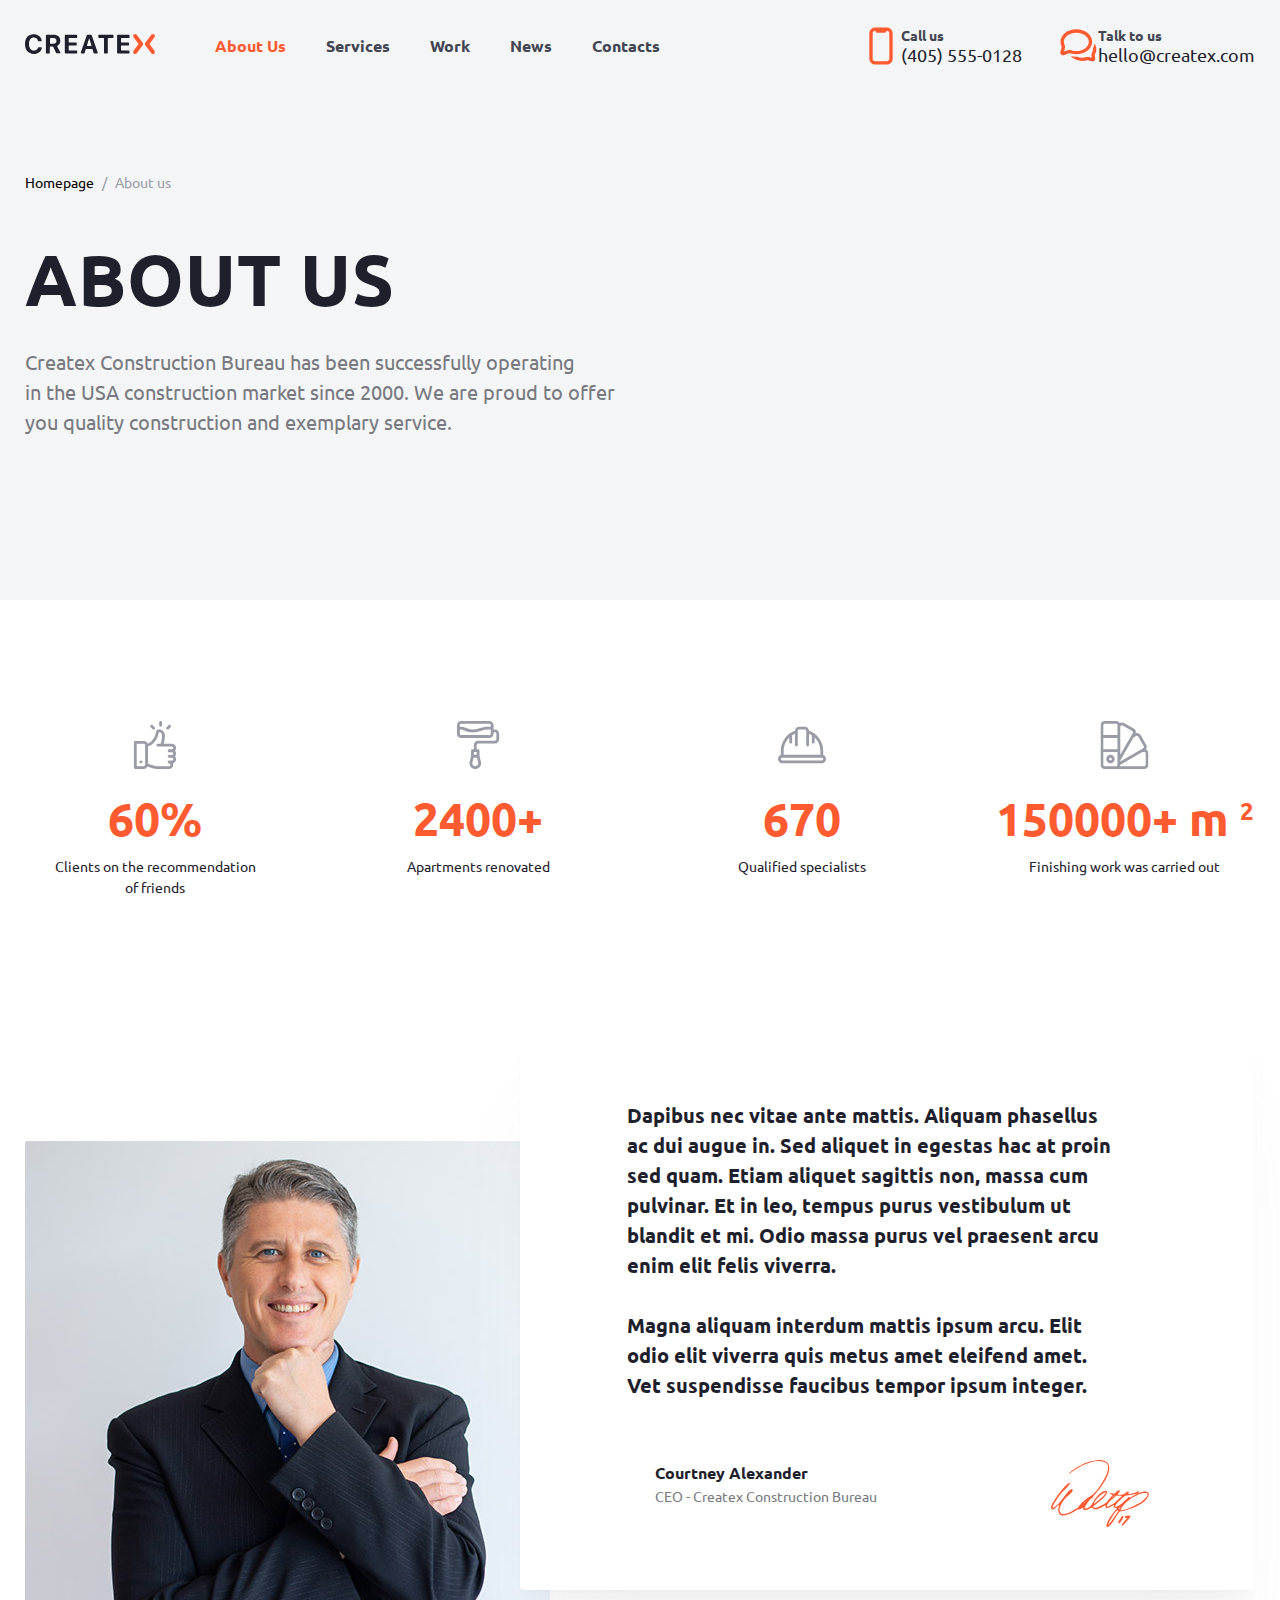
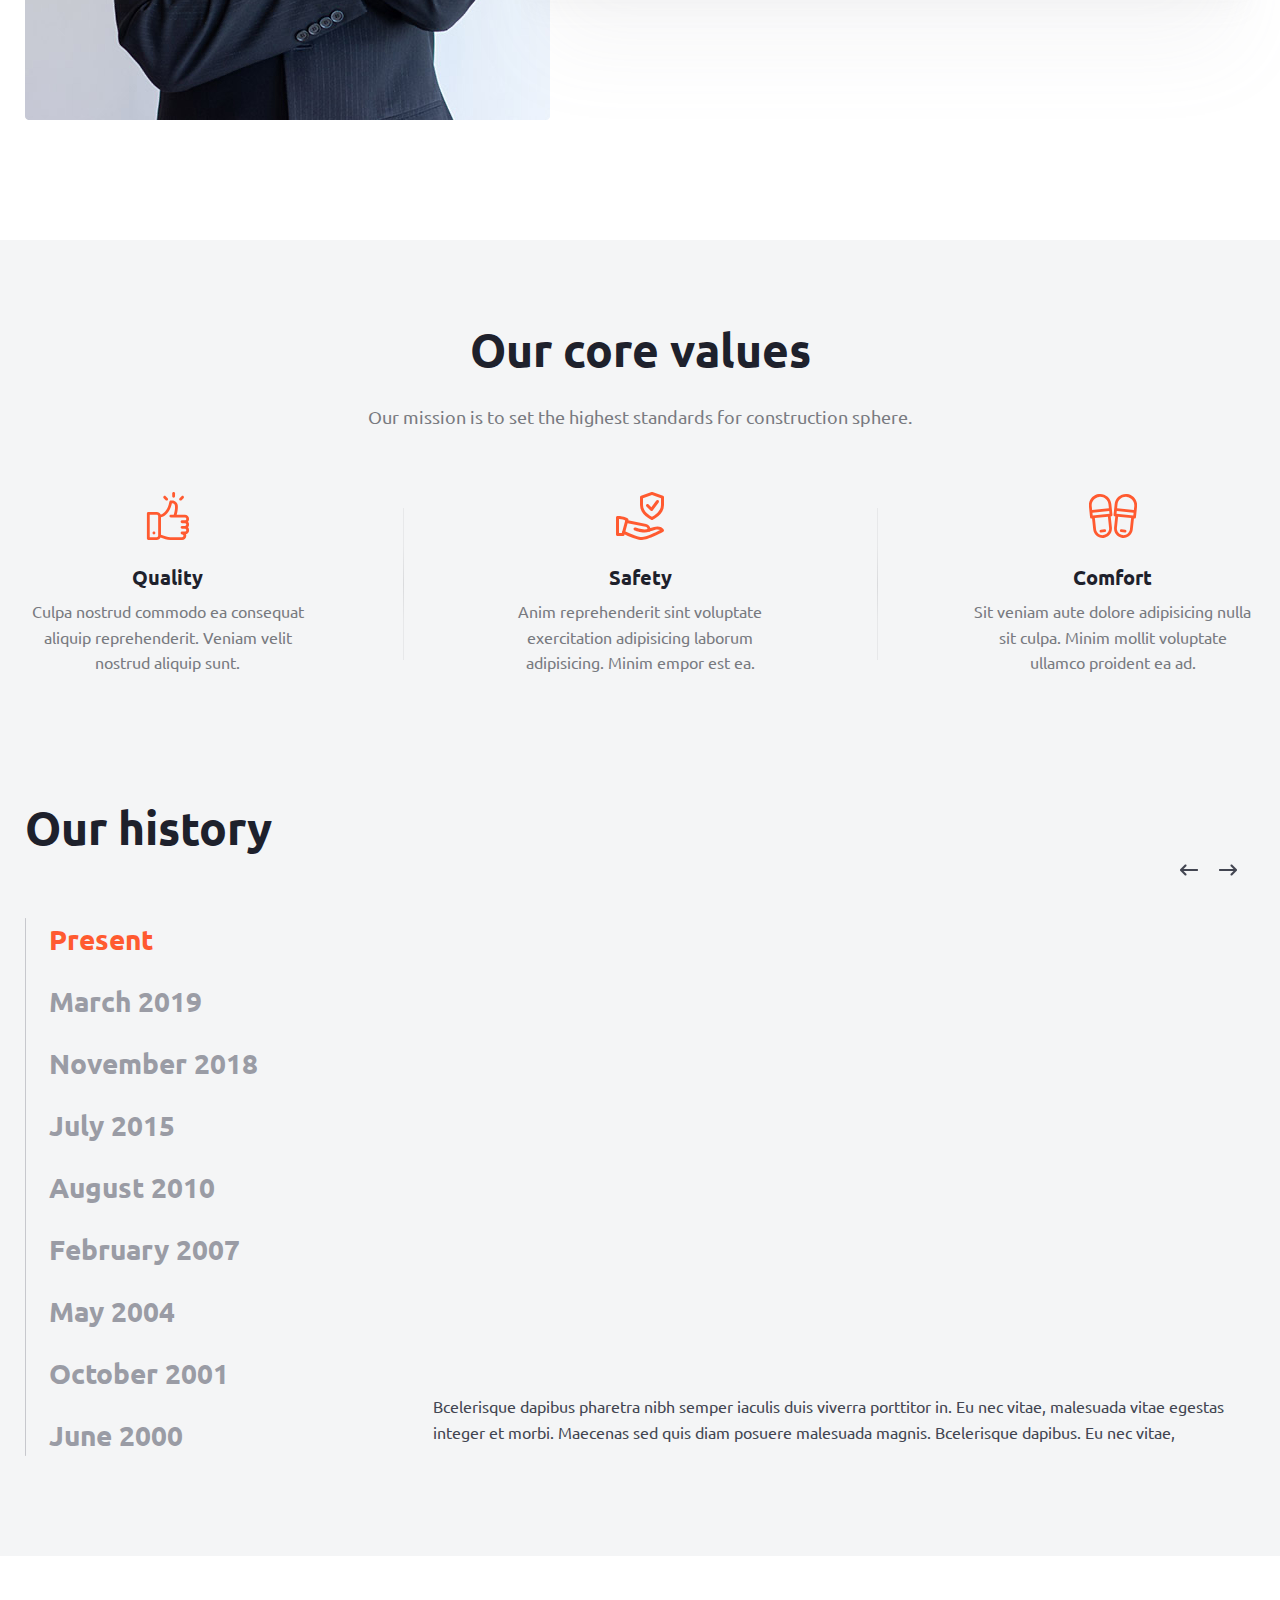
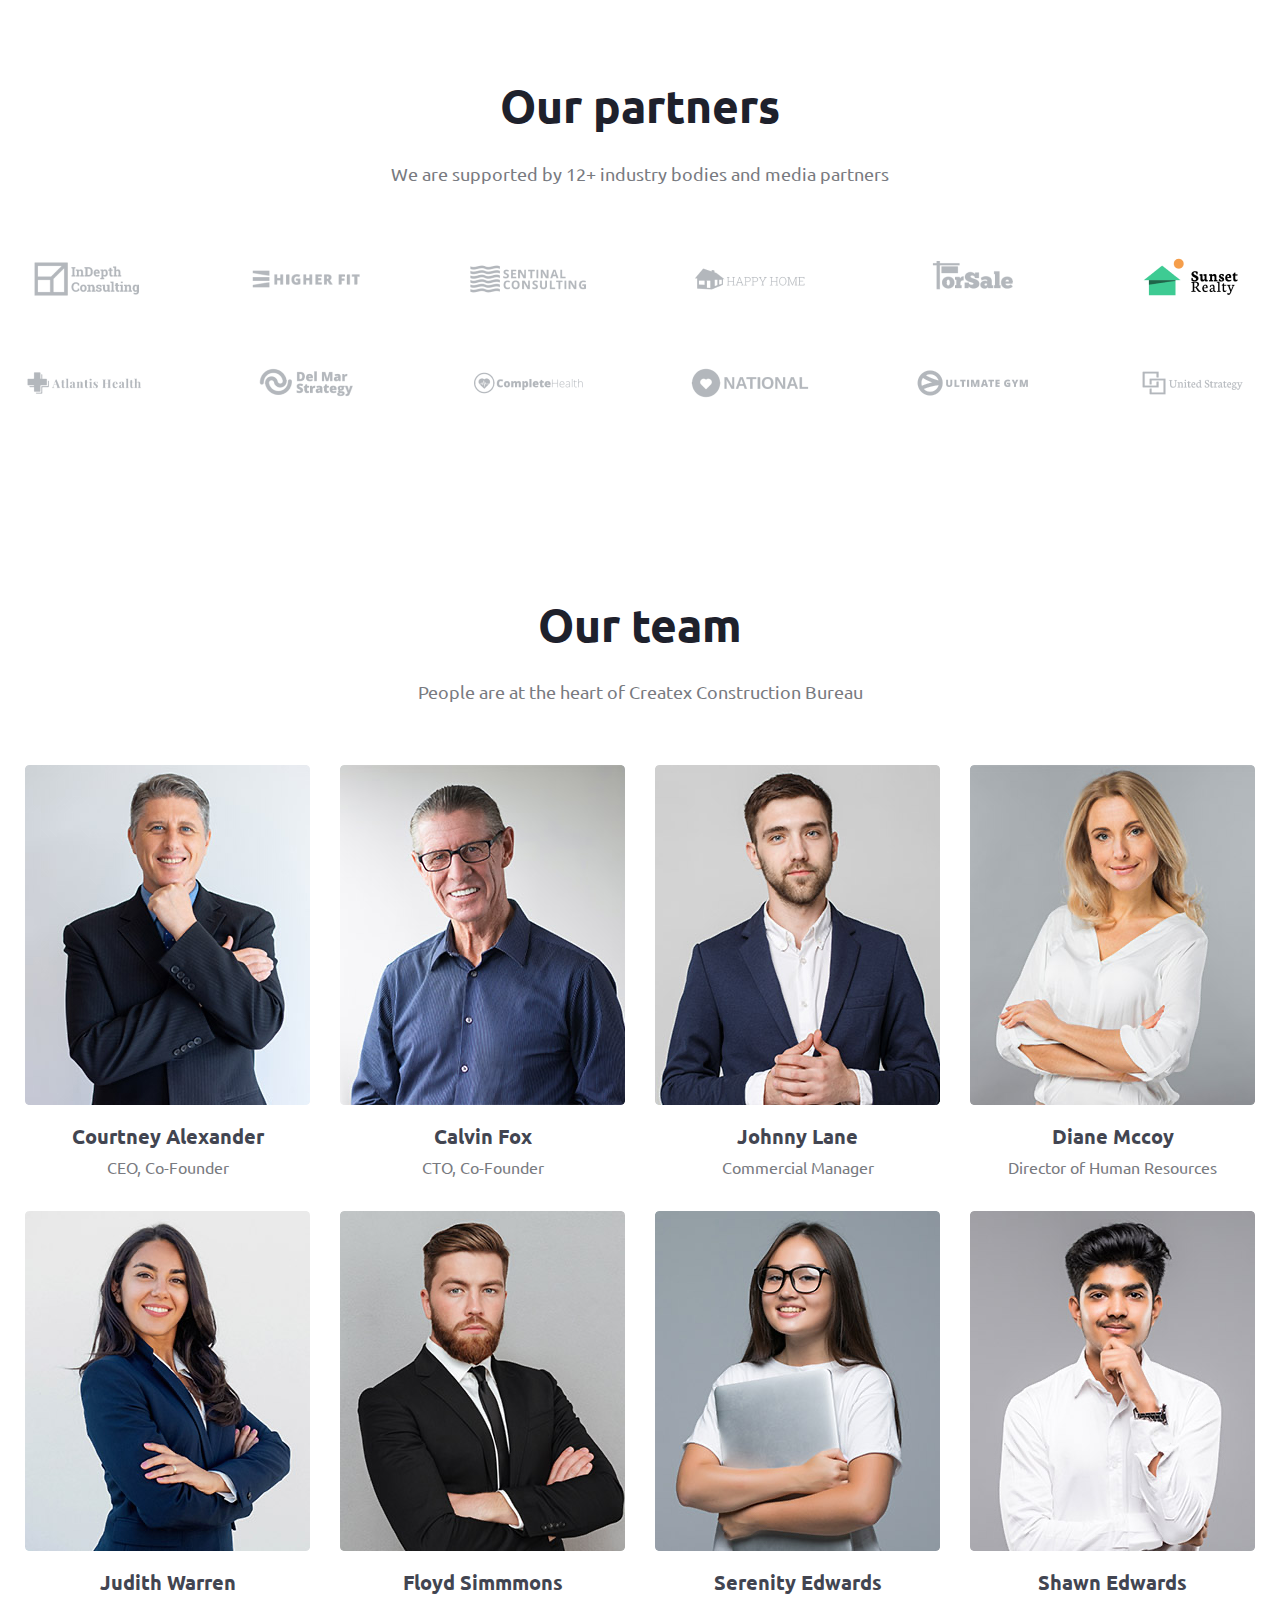
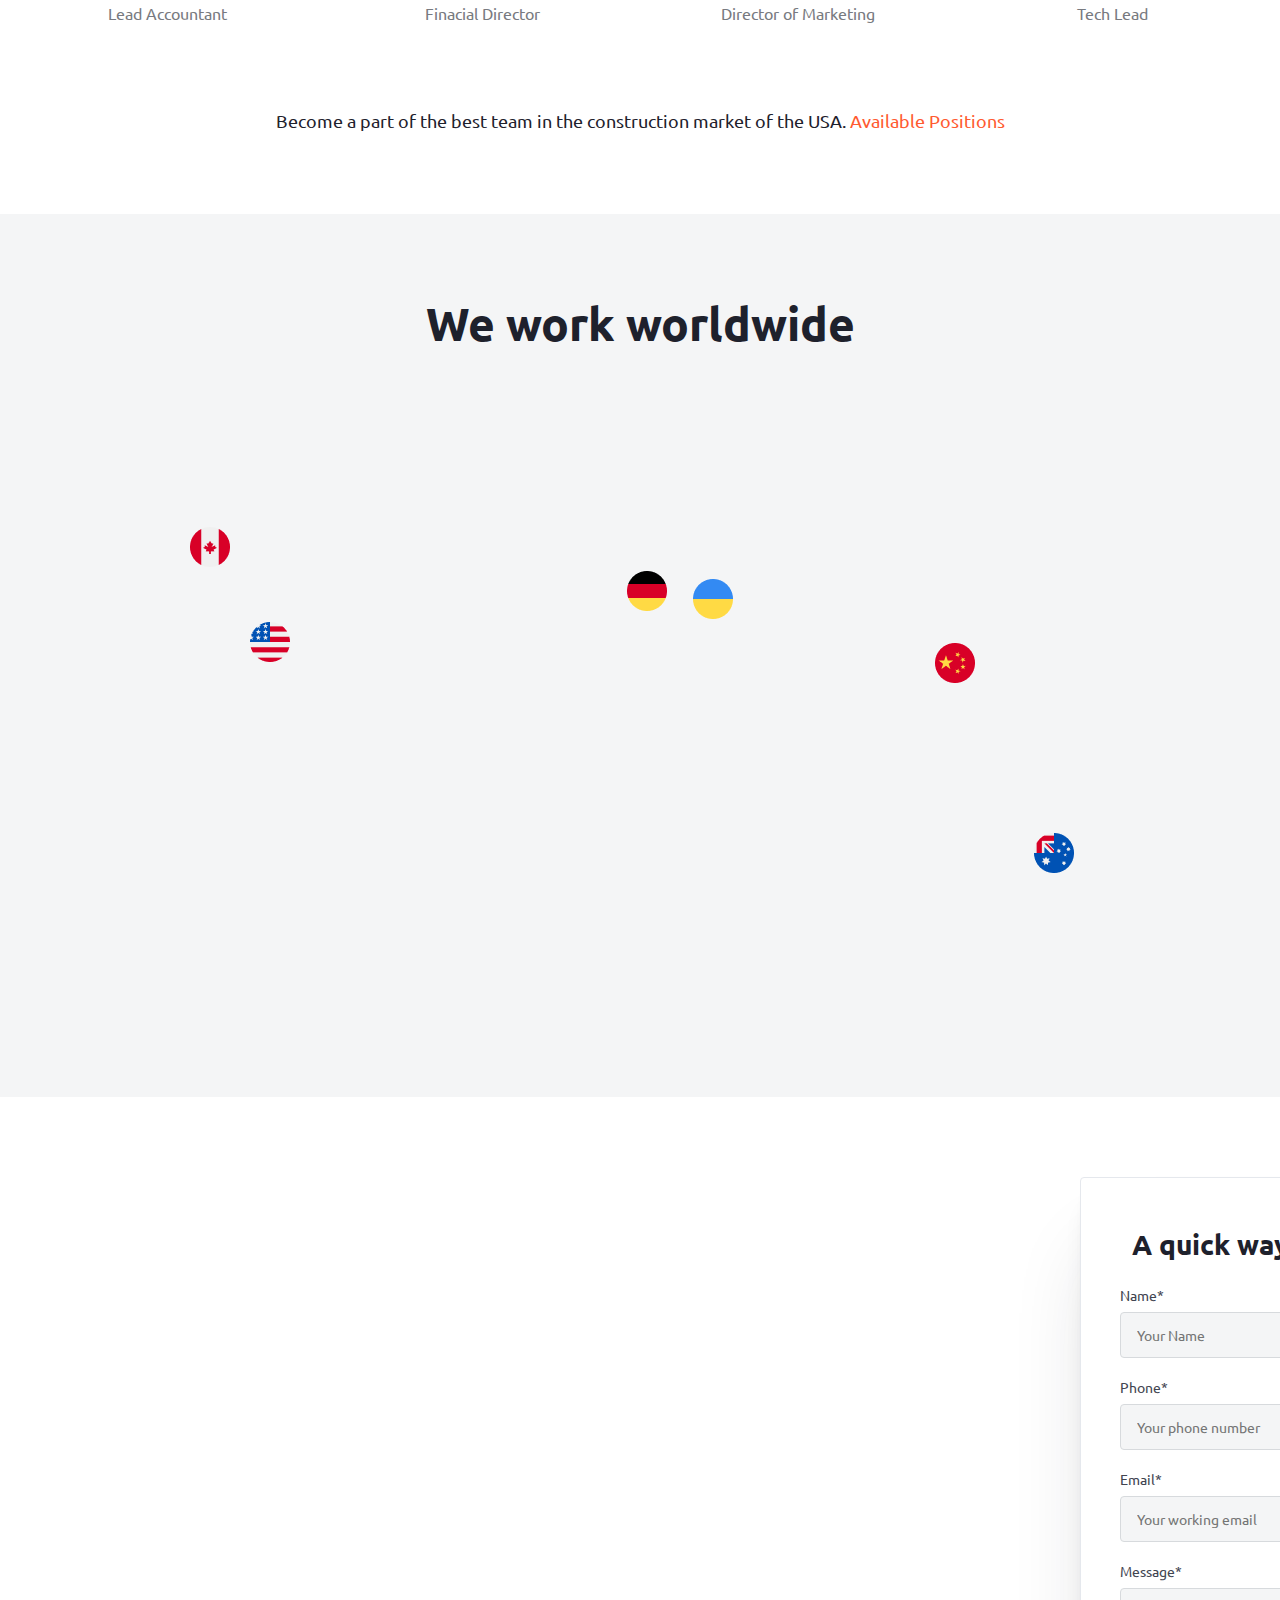
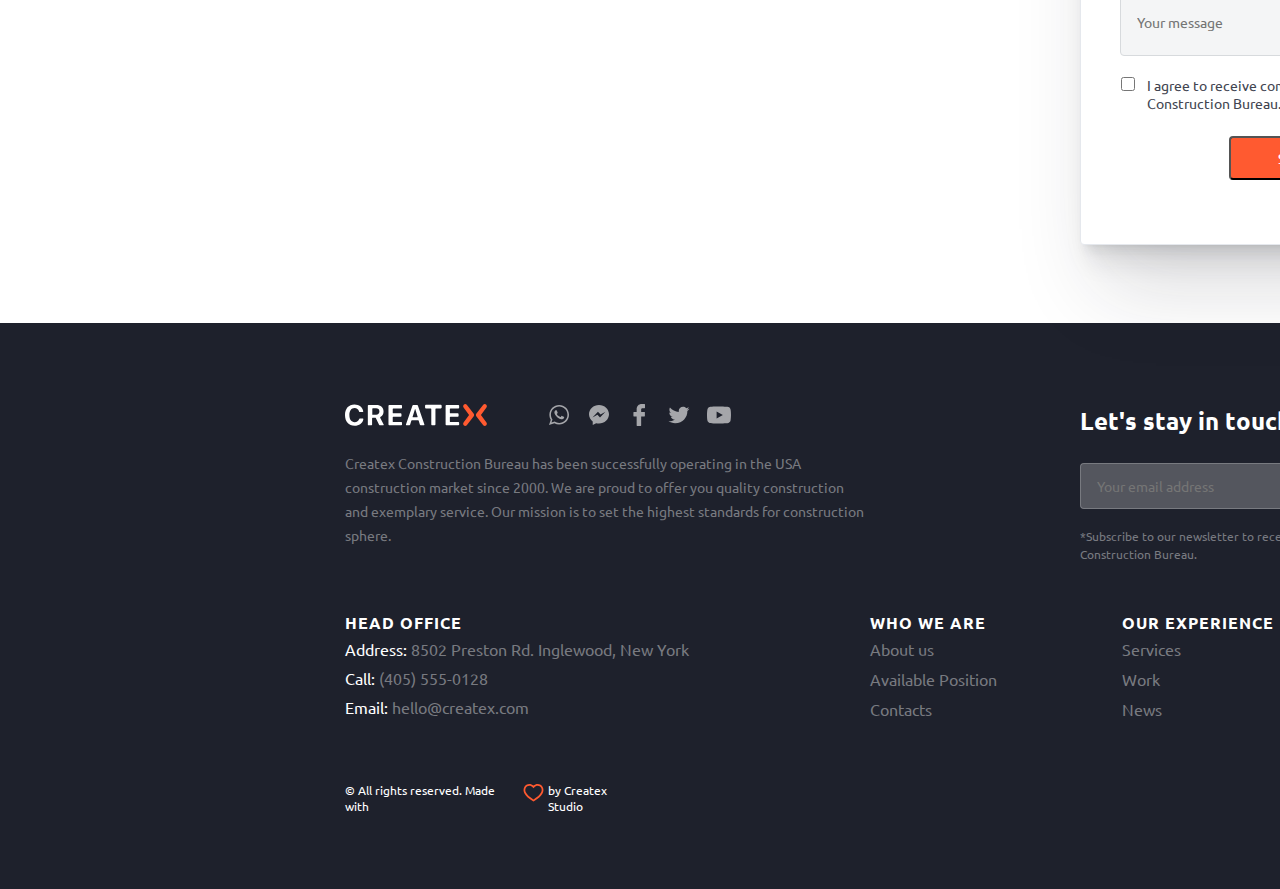
==== AbousUs.html @ ed694e9c "1" ====
<!DOCTYPE html>
<html lang="en">
<head>
  <meta charset="UTF-8">
  <meta name="viewport" content="width=device-width, initial-scale=1.0">
  <link rel="preconnect" href="https://fonts.googleapis.com">
  <link rel="preconnect" href="https://fonts.gstatic.com" crossorigin>
  <link href="https://fonts.googleapis.com/css2?family=Ubuntu:ital,wght@0,300;0,400;0,500;0,700;1,300;1,400;1,500;1,700&display=swap" rel="stylesheet">
  <link rel="stylesheet" href="./styles/home.css">
  <link rel="stylesheet" href="./styles/services.css">
  <link rel="stylesheet" href="./styles/aboutut.css">
  <title>Abous Us</title>
</head>
<body>
  <div class="navigation-background">
    <div class="header-backgroup"></div>
    <div class="header-backgroup2"></div>
    <nav class="navigation container">
      <div class="navigation_leftside">
        <a href="./home.html"><img src="./img/homelogo.svg" alt=""></a>
        <div class="navigationbar">
          <a href="./AbousUs.html" class="currentpage">About Us</a>
          <a href="./Services.html">Services</a>
          <a href="./Work.html">Work</a>
          <a href="./News.html">News</a>
          <a href="./Contacts.html">Contacts</a>
        </div>
      </div>
      <div class="navigation_rightside">
        <div class="navigation_phonebar">
          <img src="./img/iPhone.svg" alt="">
          <div>
            <p>Call us</p>
            <span>(405) 555-0128</span>
          </div>
        </div>

        <div class="navigation_chatbar">
          <img src="./img/Chat.svg" alt="">
          <div>
            <p>Talk to us</p>
            <span>hello@createx.com</span>
          </div>
        </div>
      </div>
    </nav>

    <main class="services_main_div">
      <div class="services_header container">
        <a href="./home.html" class="homepage">Homepage</a>
        <p class="header_refs">/</p>
        <a href="./AbousUs.html" class="header_refs">About us</a>
      </div>

      <div class="container services_text">
        <h1>About Us</h1>
        <p>Createx Construction Bureau has been successfully operating in the USA construction market since 2000. We are proud to offer you quality construction and exemplary service.</p>
      </div>
    </main>
  </div>

  <section class="advantages container">
    <div class="advantages_div container">
      <div class="card">
        <img src="./img/aboutus/advantageslogo1.svg" alt="">
        <div>
          <h3>60%</h3>
          <p>Clients on the recommendation of friends</p>
          </div>
      </div>
  
      <div class="card">
        <img src="./img/aboutus/advantageslogo2.svg" alt="">
        <div>
          <h3>2400+</h3>
          <p>Apartments renovated</p>
          </div>
      </div>
  
      <div class="card">
        <img src="./img/aboutus/advantageslogo3.svg" alt="">
        <div>
          <h3>670</h3>
          <p>Qualified specialists</p>
          </div>
      </div>
  
      <div class="card">
        <img src="./img/aboutus/advantageslogo4.svg" alt="">
        <div>
          <h3>150000+ m <sup>2</sup></h3>
          <p>Finishing work was carried out</p>
          </div>
      </div>
    </div>

    <div class="advantages_CEO_feedback">
      <img src="./img/aboutus/CEOimg.jpg" alt="">
      <div class="advantages_CEO_feedback_card">
        <div class="text_div">
          <p>Dapibus nec vitae ante mattis. Aliquam phasellus ac dui augue in. Sed aliquet in egestas hac at proin sed quam. Etiam aliquet sagittis non, massa cum pulvinar. Et in leo, tempus purus vestibulum ut blandit et mi. Odio massa purus vel praesent arcu enim elit felis viverra. <br><br>Magna aliquam interdum mattis ipsum arcu. Elit odio elit viverra quis metus amet eleifend amet. Vet suspendisse faucibus tempor ipsum integer. </p>
        </div>
        <div class="signature_card">
          <div class="signature_div">
            <p>Courtney Alexander</p>
            <span>CEO - Createx Construction Bureau </span>
          </div>
          <img src="./img/aboutus/signature.svg" alt="">
        </div>
      </div>
    </div>
  </section>

  <div class="corevalues_background">
    <section class="home_corevalues container">
      <div class="home_corevalues_header">
        <h3>Our core values</h3>
        <p>Our mission is to set the highest standards for construction sphere.</p>
        <div class="home_corevalues_cards_div">
          <div class="home_corevalues_card">
            <img src="./img/ic-like.svg" alt="image">
            <h4>Quality</h4>
            <p>Culpa nostrud commodo ea consequat aliquip reprehenderit. Veniam velit nostrud aliquip sunt.</p>
          </div>

          <div class="home_corevalues_card middlecard">
            <img src="./img/ic-hand.svg" alt="image">
            <h4>Safety</h4>
            <p>Anim reprehenderit sint voluptate exercitation adipisicing laborum adipisicing. Minim empor est ea.</p>
          </div>

          <div class="home_corevalues_card">
            <img src="./img/ic-slippers.svg" alt="image">
            <h4>Comfort</h4>
            <p>Sit veniam aute dolore adipisicing nulla sit culpa. Minim mollit voluptate ullamco proident ea ad.</p>
          </div>
        </div>
      </div>


      <section class="history_section">
        <input type="radio" name="history" id="num1" checked>
        <input type="radio" name="history" id="num2">
        <input type="radio" name="history" id="num3">
        <input type="radio" name="history" id="num4">
        <input type="radio" name="history" id="num5">
        <input type="radio" name="history" id="num6">
        <input type="radio" name="history" id="num7">
        <input type="radio" name="history" id="num8">
        <input type="radio" name="history" id="num9">

        <div class="history_line_div">
          <h3>Our history</h3>
          <div class="history_line">
            <div class="line">
              <img src="./img/aboutus/line.png" alt="">
            </div>

            <div class="history_points">
              <label for="num1" class="num1">Present</label>
              <label for="num2" class="num2">March 2019</label>
              <label for="num3" class="num3">November 2018</label>
              <label for="num4" class="num4">July 2015</label>
              <label for="num5" class="num5">August 2010</label>
              <label for="num6" class="num6">February 2007</label>
              <label for="num7" class="num7">May 2004</label>
              <label for="num8" class="num8">October 2001</label>
              <label for="num9" class="num9">June 2000</label>

            </div>
          </div>
        </div>

        <div class="history_line_content_div">
          <div class="history_line_content_label_div">
            <div class="prev_content">
              <label for="num1" class="prev_arrow_1"><img src="./img/work/prev-btn.png" alt=""></label>
              <label for="num2" class="prev_arrow_2"><img src="./img/work/prev-btn.png" alt=""></label>
              <label for="num3" class="prev_arrow_3"><img src="./img/work/prev-btn.png" alt=""></label>
              <label for="num4" class="prev_arrow_4"><img src="./img/work/prev-btn.png" alt=""></label>
              <label for="num5" class="prev_arrow_5"><img src="./img/work/prev-btn.png" alt=""></label>
              <label for="num6" class="prev_arrow_6"><img src="./img/work/prev-btn.png" alt=""></label>
              <label for="num7" class="prev_arrow_7"><img src="./img/work/prev-btn.png" alt=""></label>
              <label for="num8" class="prev_arrow_8"><img src="./img/work/prev-btn.png" alt=""></label>
              <label for="num9" class="prev_arrow_9"><img src="./img/work/prev-btn.png" alt=""></label>
            </div>
            
            <div class="next_content">
              <label for="num1" class="next_arrow_1"><img src="./img/work/nextbtn.png" alt=""></label>
              <label for="num2" class="next_arrow_2"><img src="./img/work/nextbtn.png" alt=""></label>
              <label for="num3" class="next_arrow_3"><img src="./img/work/nextbtn.png" alt=""></label>
              <label for="num4" class="next_arrow_4"><img src="./img/work/nextbtn.png" alt=""></label>
              <label for="num5" class="next_arrow_5"><img src="./img/work/nextbtn.png" alt=""></label>
              <label for="num6" class="next_arrow_6"><img src="./img/work/nextbtn.png" alt=""></label>
              <label for="num7" class="next_arrow_7"><img src="./img/work/nextbtn.png" alt=""></label>
              <label for="num8" class="next_arrow_8"><img src="./img/work/nextbtn.png" alt=""></label>
              <label for="num9" class="next_arrow_9"><img src="./img/work/nextbtn.png" alt=""></label>

            </div>
          </div>
          
          <div class="history_line_content_image"></div>
          <p>Bcelerisque dapibus pharetra nibh semper iaculis duis viverra porttitor in. Eu nec vitae, malesuada vitae egestas integer et morbi. Maecenas sed quis diam posuere malesuada magnis. Bcelerisque dapibus.  Eu nec vitae, </p>
        </div>


      </section>
    </section>
  </div>


  <div class="logos_section container">
    <h2 class="header">Our partners</h2>
    <p class="text">We are supported by 12+ industry bodies and media partners</p>
    <div class="services_interior_design_bottom_logos">
      <div>
        <img src="./img/client-logo1.png" alt="logo">
        <img src="./img/client-logo2.png" alt="logo">
        <img src="./img/client-logo3.png" alt="logo">
        <img src="./img/client-logo4.png" alt="logo">
        <img src="./img/client-logo5.png" alt="logo">
        <img src="./img/client-logo6.png" alt="logo">
      </div>
      <div>
        <img src="./img/aboutus/client-logo1.png" alt="logo">
        <img src="./img/aboutus/client-logo2.png" alt="logo">
        <img src="./img/aboutus/client-logo3.png" alt="logo">
        <img src="./img/aboutus/client-logo4.png" alt="logo">
        <img src="./img/aboutus/client-logo5.png" alt="logo">
        <img src="./img/aboutus/client-logo6.png" alt="logo">
      </div>
    </div>
  </div>

  <section class="ourteam container">
    <h3 class="title">Our team</h3>
    <p class="text">People are at the heart of Createx Construction Bureau</p>

    <div class="ourteam_cards_div">
      <div class="ourteam_card">
        <img src="./img/aboutus/teamimg1.jpg" alt="">
        <div class="hiddenbar">
          <img src="./img/aboutus/Linked-In.svg" alt="">
          <img src="./img/aboutus/Twitter.png" alt="">
          <img src="./img/aboutus/Facebook.png" alt="">
        </div>
        <h4>Courtney Alexander</h4>
        <p>CEO, Co-Founder</p>
      </div>
      
      <div class="ourteam_card">
        <img class="ourteam_card_image" src="./img/aboutus/teamimg2.png" alt="">
        <div class="hiddenbar">
          <img src="./img/aboutus/Linked-In.svg" alt="">
          <img src="./img/aboutus/Twitter.png" alt="">
          <img src="./img/aboutus/Facebook.png" alt="">
        </div>

        <h4>Calvin Fox</h4>
        <p>CTO, Co-Founder</p>
      </div>

      <div class="ourteam_card">
        <img src="./img/aboutus/teamimg3.png" alt="">
        <div class="hiddenbar">
          <img src="./img/aboutus/Linked-In.svg" alt="">
          <img src="./img/aboutus/Twitter.png" alt="">
          <img src="./img/aboutus/Facebook.png" alt="">
        </div>
        <h4>Johnny Lane</h4>
        <p>Commercial Manager</p>
      </div>

      <div class="ourteam_card">
        <img src="./img/aboutus/teamimg4.png" alt="">
        <div class="hiddenbar">
          <img src="./img/aboutus/Linked-In.svg" alt="">
          <img src="./img/aboutus/Twitter.png" alt="">
          <img src="./img/aboutus/Facebook.png" alt="">
        </div>
        <h4>Diane Mccoy</h4>
        <p>Director of Human Resources</p>
      </div>

      <div class="ourteam_card">
        <img src="./img/aboutus/teamimg5.png" alt="">
        <div class="hiddenbar">
          <img src="./img/aboutus/Linked-In.svg" alt="">
          <img src="./img/aboutus/Twitter.png" alt="">
          <img src="./img/aboutus/Facebook.png" alt="">
        </div>
        <h4>Judith Warren</h4>
        <p>Lead Accountant</p>
      </div>

      <div class="ourteam_card">
        <img src="./img/aboutus/teamimg6.png" alt="">
        <div class="hiddenbar">
          <img src="./img/aboutus/Linked-In.svg" alt="">
          <img src="./img/aboutus/Twitter.png" alt="">
          <img src="./img/aboutus/Facebook.png" alt="">
        </div>
        <h4>Floyd Simmmons</h4>
        <p>Finacial Director</p>
      </div>

      <div class="ourteam_card">
        <img src="./img/aboutus/teamimg7.png" alt="">
        <div class="hiddenbar">
          <img src="./img/aboutus/Linked-In.svg" alt="">
          <img src="./img/aboutus/Twitter.png" alt="">
          <img src="./img/aboutus/Facebook.png" alt="">
        </div>
        <h4>Serenity Edwards</h4>
        <p>Director of Marketing</p>
      </div>

      <div class="ourteam_card">
        <img src="./img/aboutus/teamimg8.png" alt="">
        <div class="hiddenbar">
          <img src="./img/aboutus/Linked-In.svg" alt="">
          <img src="./img/aboutus/Twitter.png" alt="">
          <img src="./img/aboutus/Facebook.png" alt="">
        </div>
        <h4>Shawn Edwards</h4>
        <p>Tech Lead</p>
      </div>
    </div>

    <span>Become a part of the best team in the construction market of the USA. <a class="aa" href="#"> Available Positions</a></span>
  </section>

  <section class="map_background">
    <div class="map_div container">
      <h3 class="map_title">We work worldwide</h3>
      <div class="map">
        <img src="./img/aboutus/canada.png" alt="" class="map_canada">
        <img src="./img/aboutus/usa.png" alt="" class="map_usa">
        <img src="./img/aboutus/germany.png" alt="" class="map_germany">
        <img src="./img/aboutus/ukraine.png" alt="" class="map_ukraine">
        <img src="./img/aboutus/china.png" alt="" class="map_china">
        <img src="./img/aboutus/australia.png" alt="" class="map_australia">


      </div>
    </div>


  </section>
  




  




  







  <footer class="footer">
    <div class="footer_div">
      <div class="footer_window">
        <h3>A quick way to discuss details</h3>
        <div class="footer_form">
          <div>
            <p>Name*</p>
            <input type="text" class="footer_form_input" placeholder="Your Name">
          </div>
          <div>
            <p>Phone*</p>
            <input type="text" class="footer_form_input" placeholder="Your phone number">
          </div>
          <div>
            <p>Email*</p>
            <input type="text" class="footer_form_input" placeholder="Your working email">
          </div>
          <div>
            <p>Message*</p>
            <input type="text" class="footer_form_input input_message" placeholder="Your message">
          </div>

        </div>
        <div class="footer_form_bottom_div">
          <input type="checkbox" name="" id="" class="footer_form_bottom_input">
          <span>I agree to receive communications from Createx Construction Bureau.</span>
        </div>
        <button class="footer_form_btn">send request</button>
      </div>
    </div>
  </footer>

  <footer class="footer_navigation">
    <section class="container">
      <div class="footer_nav_top">
        <div class="footer_nav_top_left">
          <div class="footer_logos">
            <img src="./img/footerlogocreatex.svg" alt="">
            <div class="footer_logos_left">
              <img src="./img/Whatsapp.svg" alt="">
              <img src="./img/Messanger.svg" alt="">
              <img src="./img/Facebook.svg" alt="">
              <img src="./img/Twitter.svg" alt="">
              <img src="./img/YouTube.svg" alt="">
            </div>
          </div>
          <p>Createx Construction Bureau has been successfully operating in the USA construction market since 2000. We are proud to offer you quality construction and exemplary service. Our mission is to set the highest standards for construction sphere.</p>
        </div>

        <div class="footer_nav_top_right">
          <h3>Let's stay in touch</h3>
          <div class="footer_nav_top_right_btnbar">
            <input type="text" name="" id="" placeholder="Your email address ">
            <button>subscribe</button>
          </div>
          <p>*Subscribe to our newsletter to receive communications and early updates from Createx Construction Bureau.</p>
        </div>
      </div>

      <div class="footer_nav_bottom">
        <div class="footer_nav_divs_refs">
          <div class="footer_nav_div footer_nav_div_left">
            <p class="footer_nav_bottom_div_header">HEAD OFFICE</p>
            <span class="text_with_text">Address:<p>8502 Preston Rd. Inglewood, New York</p></span>
            <span class="text_with_text">Call:<p>(405) 555-0128</p></span>
            <span class="text_with_text">Email:<p>hello@createx.com</p></span>
          </div>

          <div class="footer_nav_div">
            <p class="footer_nav_bottom_div_header">WHO WE ARE</p>
            <a href="./AbousUs.html">About us</a>
            <a href="#">Available Position</a>
            <a href="./Contacts.html">Contacts</a>
          </div>

          <div class="footer_nav_div">
            <p class="footer_nav_bottom_div_header">OUR EXPERIENCE</p>
            <a href="./Services.html">Services</a>
            <a href="./Work.html">Work</a>
            <a href="./News.html">News</a>
          </div>
        </div>



      </div>

      <div class="footer_bottom">
        <div class="footer_bottom_left">
          <p>© All rights reserved. Made with</p>
          <img src="./img/Heart.svg" alt="logo">
          <p>by Createx Studio </p>
        </div>



        <div class="footer_bottom_right">
          <p>Go to top</p>
          <a href="#top" class="footer_bottom_refwithlogo"  id="back-to-top" class="back-to-top" ><img src="./img/Up-chevron.png" alt=""></a>

          
        </div>

        
      </div>
    </section>
  </footer>
</body>
</html>
---- styles/home.css ----
.ubuntu-light {
  font-family: "Ubuntu", sans-serif;
  font-weight: 300;
  font-style: normal;
}

.ubuntu-regular {
  font-family: "Ubuntu", sans-serif;
  font-weight: 400;
  font-style: normal;
}

.ubuntu-medium {
  font-family: "Ubuntu", sans-serif;
  font-weight: 500;
  font-style: normal;
}

.ubuntu-bold {
  font-family: "Ubuntu", sans-serif;
  font-weight: 700;
  font-style: normal;
}

*{
  margin: 0;
  padding: 0;
  text-decoration: none;
}

img {
  display: block;
  max-width: 100%;
}

.container {
  max-width: 1230px;
  margin: 0 auto;
}

body {
  max-width: 1920px;
}

.navigation{
  display: flex;
  flex-direction: row;
  align-items: center;
  margin-top: 20px;
  margin-bottom: 20px;
  justify-content: space-between;
  height: 52px;
}

.navigation_leftside{
  display: flex;
  flex-direction: row;
  gap: 60px;
}

.navigationbar{
  display: flex;
  flex-direction: row;
  justify-content: space-between;
  gap: 40px;
}

.navigationbar a{
  font-family: Ubuntu;
  font-size: 16px;
  font-weight: 700;
  line-height: 25.6px;
  color: #424551;
}

.navigation_rightside{
  display: flex;
  flex-direction: row;
  gap: 36px;
}

.navigation_rightside p{
  font-family: Ubuntu;
  font-size: 14px;
  font-weight: 700;
  text-align: left;
  color: #424551;
}

.navigation_rightside span{
  font-family: Ubuntu;
  font-size: 18px;
  font-weight: 400;
  color: #1E212C;
}

.navigation_phonebar{
  display: flex;
  align-items: center;
}

.navigation_chatbar{
  display: flex;
  align-items: center;
}

.home_main_top{
  background-image: url(/CreatexConstruction/img/bg_image_home.jpg);
  width: 1920px;
  height: 988px;
}

#slide_1:checked ~ .inner_part .content_1,
#slide_2:checked ~ .inner_part .content_2,
#slide_3:checked ~ .inner_part .content_3{
  opacity: 1;
  margin-left: 0;
  z-index: 100;
  transition-delay: 0.3s;
}

.slider {
  position: absolute;
  bottom: 25px;
  left: 50%;
  transform: translateX(-50%);
  z-index: 1;
}

.slider .slide {
  position: relative;
  height: 10px;
  width: 50px;
  background: #d9d9d9;
  border-radius: 5px;
  display: inline-flex;
  margin: 0 3px;
  cursor: pointer;
}

.slider .slide:before {
  position: absolute;
  content: "";
  top: 0;
  left: 0;
  height: 100%;
  width: -100%;
  background: #000000;
  border-radius: 10px;
  transform: scaleX(0);
  transition: transform 0.6s;
  transform-origin: left;
}

#slide_1:checked ~ .slider .slide_1:before,
#slide_2:checked ~ .slider .slide_2:before,
#slide_3:checked ~ .slider .slide_3:before {
  transform: scaleX(1);
  width: 100%;
}

#slide_1:checked ~ .inner_part .content_1,
#slide_2:checked ~ .inner_part .content_2,
#slide_3:checked ~ .inner_part .content_3 {
  opacity: 1;
  margin-left: 0;
  z-index: 100;
  transition-delay: 0.3s;
}

.home_main_top .inner_part {
  width: 600px;
  height: 600px;
  position: absolute;
  margin-top: 220px;
  margin-left: 340px;
}

.content {
  opacity: 0;
  transition: 0.6s;
}

.content .content_title{
  font-family: Ubuntu;
  font-size: 72px;
  font-weight: 700;
  line-height: 93.6px;
  letter-spacing: 1px;
  text-align: left;
  color: #FFFFFF;
  margin-bottom: 24px;
}

.contentX{
  font-family: Ubuntu;
  font-size: 72px;
  font-weight: 700;
  color: #FF5A30;
}

.content .content_text{
  font-family: Ubuntu;
  font-size: 20px;
  font-weight: 400;
  text-align: left;
  color: #FFFFFF;
  opacity: 0.7;
  margin-bottom: 61px;
}

.card input {
  display: none;
}

.content_buttons{
  display: flex;
  gap: 24px;
}

.content_btnleft{
  width: 278px;
  height: 52px;
  padding: 0px 40px 0px 40px;
  border-radius: 4px;
  border: 1px solid #FFFFFF;
  background: none;
  font-family: Ubuntu;
  font-size: 16px;
  font-weight: 700;
  line-height: 52px;
  letter-spacing: 0.5px;
  color: #FFFFFF;
}

.content_btnright{
  width: 224px;
  height: 52px;
  border-radius: 4px;
  background-color: #FF5A30;
  border: none;
  font-family: Ubuntu;
  font-size: 16px;
  font-weight: 700;
  color: white;
}

.home_videodiv{
  margin-top: 120px;
  margin-bottom: 180px;
  display: flex;
  flex-direction: column;
  text-align: center;
}

.home_videodiv h3{
  font-family: Ubuntu;
  font-size: 46px;
  font-weight: 700;
  color: #1E212C;
  margin-bottom: 24px;
}

.home_videodiv p{
  font-family: Ubuntu;
  font-size: 18px;
  font-weight: 400;
  color: #787A80;
  margin-bottom: 60px;
}

.blackoutvideo{
  background-color: #1e212c8c;
  width: 1230px;
  height: 500px;
}

.img{
  background-image: url(/CreatexConstruction/img/videoimage.png);
  width: 1230px;
  height: 500px;
  position: relative;
}

.playbtn {
  position: absolute;
  top:50%;
  left:50%;
  transform:translate(-50%, -50%);
}

.mutebtn{
  position: absolute;
  left: 32px;
  bottom: 32px;
}

.home_corevalues_header{
  display: flex;
  flex-direction: column;
  text-align: center;
}

.home_corevalues_header h3{
  font-family: Ubuntu;
  font-size: 46px;
  font-weight: 700;
  text-align: center;
  color: #1E212C;
  padding-bottom: 24px;
}

.home_corevalues_header>p{
  font-family: Ubuntu;
  font-size: 18px;
  font-weight: 400;
  line-height: 27px;
  color: #787A80;
  padding-bottom: 60px;
}

.home_corevalues_cards_div{
  display: flex;
  flex-direction: row;
  align-items: center;
  justify-content: space-between;
  margin-bottom: 120px;
}

.home_corevalues_card{
  display: flex;
  flex-direction: column;
  justify-content: center;
  align-items: center;
  width: 285px;
  height: 188px;
}

.middlecard{
  padding-left: 94px;
  padding-right: 94px;
  border-top: none;
  border-bottom: none;
  border-left: 0.7px solid;
  border-right: 0.7px solid;
  border-image: linear-gradient(#DADBDD00 0% 10%, #DADBDD80 10% 30% , #DADBDD 50%, #DADBDD80 70% 90%, #DADBDD00 90% 100%) 1;
}

.home_corevalues_card img{
  padding-bottom: 24px;
}

.home_corevalues_card h4{
  padding-bottom: 8px;
  font-family: Ubuntu;
  font-size: 20px;
  font-weight: 700;
  color: #1E212C;
}

.home_corevalues_card p{
  font-family: Ubuntu;
  font-size: 16px;
  font-weight: 400;
  line-height: 25.6px;
  text-align: center;
  color: #787A80;
}

.home_main_4th{
  display: flex;
  flex-direction: column;
  justify-content: center;
  align-items: center;
  background-color: white;
}

.home_main_4th h3{
  font-family: Ubuntu;
  font-size: 28px;
  font-weight: 700;
  color: #1E212C;
  margin-top: 48px;
  margin-bottom: 32px;
}

.home_main_4th_cardsdiv{
  display: flex;
  flex-direction: row;
  gap: 24px;
  height: 73px;
  margin-bottom: 48px;
  margin-left: 60px;
  margin-right: 60px;
}

.home_main_4th_card p{
  font-family: Ubuntu;
  font-size: 14px;
  font-weight: 400;
  color: #424551;
  margin-bottom: 8px;
}

.home_main_4th_card input{
  font-family: Ubuntu;
  font-size: 14px;
  font-weight: 400;
  text-align: left;
  color: #9A9CA5;
  background: #F4F5F6;
  padding-left: 16px;
  width: 240px;
  height: 44px;
  border-radius: 4px;
  border: 1px solid #D7DADD;
  margin-bottom: 48px;
}

.massege_inp input{
  width: 414px;
}

.send_btn{
  font-family: Ubuntu;
  font-size: 14px;
  font-weight: 700;
  color: #FFFFFF;
  width: 104px;
  height: 44px;
  padding: 0px 32px 0px 32px;
  border-radius: 4px;
  border: none;
  background-color: #FF5A30;
  margin-top: 29px;
}

.empty{
  height: 200px;
  background-color: white;
}

.rrr{
  background: linear-gradient(white 0% 60%, #F4F5F6 60% 100%)
}

.div_5th{
  text-align: center;
  padding-top: 183px;
}

.home_5th_section{
  background-color: #F4F5F6;
  padding-bottom: 85px;
}

.div_5th .title{
  font-family: Ubuntu;
  font-size: 46px;
  font-weight: 700;
  text-align: center;
  color:#1E212C;
  margin-bottom: 24px;
}

.div_5th .text{
  font-family: Ubuntu;
  font-size: 18px;
  font-weight: 400;
  line-height: 27px;
  text-align: center;
  color: #787A80;
  margin-bottom: 60px;
}

.home_5th_cardsdiv{
  display: flex;
  flex-direction: row;
  gap: 30px ;
}

.home_5th_cardsdiv div{
  width: 285px;
  height: 285px;
  border-radius: 4px;
  border: 1px solid #E5E8ED;
  background-color: #FFFFFF;
  display: flex;
  justify-content: center;
  align-items: center;
  flex-direction: column;
  gap: 24px;
  box-shadow: 0px 4px 4px -4px #1E212C08, 0px 12px 10px -6px #9A9CA50A, 0px 30px 24px -10px #9A9CA50D, 0px 80px 80px -20px #9A9CA514;  
}

.home_5th_cardsdiv div p{ 
  font-family: Ubuntu;
  font-size: 20px;
  font-weight: 700;
  color: #1E212C;
}

.first_img{
  background: url(/CreatexConstruction/img/ourservicelogo1.svg);
  width: 52px;
  height: 52px;
  background-repeat: no-repeat;
}

.second_img{
  background: url(/CreatexConstruction/img/ourservicelogo2.svg);
  width: 52px;
  height: 52px;
  background-repeat: no-repeat;
}

.third_img{
  background: url(/CreatexConstruction/img/ourservicelogo3.png);
  width: 52px;
  height: 52px;
  background-repeat: no-repeat;
}

.forth_img{
  background: url(/CreatexConstruction/img/ourservicelogo3.png);
  width: 52px;
  height: 52px;
  background-repeat: no-repeat;
}

.home_5th_cardsdiv{
  margin-bottom: 80px;
}

.home_5th_cardsdiv .third_card:hover p{
  color: white;
}

.home_5th_cardsdiv .third_card:hover{
  background-image: url('/CreatexConstruction/img/ourserviceimage3hover.jpg');
}

.third_card:hover a{
  background: url(/CreatexConstruction/img/ourservicelogo3hover.png);
}

.section_5th_btn_div{
  display: flex;
  justify-content: center;
  gap: 40px;
  align-items: center;
}

.section5th_btn1{
  font-family: Ubuntu;
  font-size: 28px;
  font-weight: 700;
  color: #1E212C;
  width: 405px;
  height: 42px;
  border: none;
  background: none;
}

.section5th_btn2{
  font-family: Ubuntu;
  font-size: 16px;
  font-weight: 700;
  color: #FFFFFF;
  width: 207px;
  height: 52px;
  border-radius: 4px;
  background-color: #FF5A30;
  border: none;
}

.home_6th_section{
  margin-top: 120px;
  margin-bottom: 120px;
}

.home_6th_section h3{
  font-family: Ubuntu;
  font-size: 46px;
  font-weight: 700;
  text-align: left;
  color: #1E212C;
}

.th_section_h3{
  max-width: 705px;
  margin-top: 120px;
  margin-bottom: 60px;
}

.home_6th_section_cardsdiv{
  display: flex;
  flex-direction: row;
  gap: 30px;
  margin-bottom: 80px;
}

.home_6th_section_cardsdiv img{
}

.home_6th_section_cardsdiv h4{
  font-family: Ubuntu;
  font-size: 20px;
  font-weight: 700;
  line-height: 30px;
  text-align: center;
  color: #1E212C;
}

.home_6th_section_cardsdiv p{
  margin-top: 4px;
  margin-bottom: 24px;
  font-family: Ubuntu;
  font-size: 14px;
  font-weight: 400;
  line-height: 21px;
  text-align: center;
  color: #787A80;
}

.home_6th_text_div{
  margin-top: 16px;
  margin-left: 20px;
  margin-right: 20px;
}

.home_6th_card1, .home_6th_card2, .home_6th_card3{
  display: flex;
  flex-direction: column;
  text-align: center;
  position: relative;
  box-shadow: 0px 4px 4px -4px #1E212C08, 0px 12px 10px -6px #9A9CA50A, 0px 30px 24px -10px #9A9CA50D, 0px 80px 80px -20px #9A9CA514;
}

.home_6th_card1 img{
  width: 390px;
  height: 345px;
}

.home_6th_card2 img{
  width: 390px;
  height: 345px;
}

.home_6th_card3 img{
  width: 390px;
  height: 345px;
}

.home_6th_hidden_btn{
  display: none;
  position: absolute;
  width: 172px;
  height: 44px;
  border-radius: 4px;
  border: 1px solid #FF5A30;
  background-color: white;
  font-family: Ubuntu;
  font-size: 14px;
  font-weight: 700;
  color: #FF5A30;
  left: 50%;
  transform: translateX(-50%);
}

.home_6th_card1:hover .home_6th_hidden_btn{
  display: block;
}

.home_6th_card2:hover .home_6th_hidden_btn{
  display: block;
}

.home_6th_card3:hover .home_6th_hidden_btn{
  display: block;
}

.home_6th_card2:hover img{
  width: 390px;
  height: 280px;
}

.home_6th_card3:hover img{
  width: 390px;
  height: 280px;
}

.home_6th_card1:hover img{
  width: 390px;
  height: 280px;
}

.home_6th_lowbuttons{
  display: flex;
  flex-direction: row;
  justify-content: center;
  align-items: center;
  gap: 40px;
}

.home_6th_btn1{
  font-family: Ubuntu;
  font-size: 28px;
  font-weight: 700;
  color: #1E212C;
  width: 290px;
  height: 42px;
  border: none;
  background-color: white;
}

.home_6th_btn2{
  font-family: Ubuntu;
  font-size: 16px;
  font-weight: 700;
  color: #FFFFFF;
  width: 224px;
  height: 52px;
  border-radius: 4px;
  background-color: #FF5A30;
  border: none;
}

.section7_background{
  background-color: #F4F5F6;
}

.home_7th_section{
  display: flex;
  flex-direction: column;
  text-align: center;
}

.home_7th_section .header{
  font-family: Ubuntu;
  font-size: 46px;
  font-weight: 700;
  line-height: 59.8px;
  text-align: center;
  color: #1E212C;
  margin-top: 80px;
  margin-bottom: 60px;
}

.home_7th_logos{
  display: flex;
  flex-direction: row;
  justify-content: space-between;
  margin-bottom: 170px;
}

.home_7th_logos img:hover{
  filter: hue-rotate(180deg);
}

.home_7th_bottom{
  display: flex;
  flex-direction: row;
  gap: 135px;
}

.home_7th_leftside{
  display: flex;
  flex-direction: column;
  gap: 60px;
  text-align: left;
}

.home_7th_leftside h2{
  font-family: Ubuntu;
  font-size: 46px;
  font-weight: 700;
  color: #1E212C;
}

.home_7th_leftside_client_text img{
  margin-bottom: 24px;
}

.home_7th_leftside_client_text p{
  font-family: Ubuntu;
  font-size: 16px;
  font-weight: 400;
  color: #424551;
  margin-bottom: 24px;
}

.home_7th_leftside_client_text h3{
  font-family: Ubuntu;
  font-size: 16px;
  font-weight: 700;
  color: #1E212C;
  margin-bottom: 4px;
}

.home_7th_leftside_client_text span{
font-family: Ubuntu;
font-size: 14px;
font-weight: 400;
line-height: 21px;
text-align: left;
color: #787A80;
margin-bottom: 121px;
}

.home_7th_leftside_image{
  margin-bottom: -50px;
}

.home_8th{
}

.home_8th_title{
  font-family: Ubuntu;
  font-size: 46px;
  font-weight: 700;
  text-align: center;
  color: #1E212C;
  margin-top: 170px;
}

.home_8th_circles_div{
  display: flex;
  flex-direction: row;
  justify-content: center;
  gap: 48px;
  margin-top: 60px;
  margin-bottom: 180px;
}

.home_8th_circles_div p{
  margin-top: 20px;
  font-family: Ubuntu;
  font-size: 14px;
  font-weight: 400;
  text-align: center;
  color: #1E212C;
}

.home_8th_circle{
  display: flex;
  flex-direction: column;
  justify-content: center;
  align-items: center;
}

.home_8th .home_8th_bottom_header{
  font-family: Ubuntu;
  font-size: 46px;
  font-weight: 700;
  line-height: 59.8px;
  text-align: center;
  color: #1E212C;
  margin-bottom: 60px;
}

.home_8th_news_div{
  display: flex;
  flex-direction: row;
  gap: 30px;
  margin-bottom: 80px;
}

.home_8th_news_leftside{
  box-shadow: 0px 4px 4px -4px #1E212C08 ,0px 12px 10px -6px #9A9CA50A ,0px 30px 24px -10px #9A9CA50D, 0px 80px 80px -20px #9A9CA514;
  height: 540px;
}

.home_8th_news_rightside{
  max-height: 540px;
}

.home_8th_news_rightside>div{
  box-shadow: 0px 4px 4px -4px #1E212C08 ,0px 12px 10px -6px #9A9CA50A ,0px 30px 24px -10px #9A9CA50D, 0px 80px 80px -20px #9A9CA514;
}

.home_8th_news_rightside_div{
  margin-bottom: 30px;
}

.home_8th_news_commentdiv{
  display: flex;
  flex-direction: row;
}

.home_8th_news_textdiv{
  margin: 24px;
  max-width: 657px;
}

.home_8th_news_textdiv h3{
  font-family: Ubuntu;
  font-size: 20px;
  font-weight: 700;
  text-align: left;
  color: gray/900;
  margin-bottom: 12px;
}

.home_8th_news_textdiv span{
  font-family: Ubuntu;
  font-size: 16px;
  font-weight: 400;
  text-align: left;
  color: #424551;
}

.home_8th_news_commentdiv{
  margin-bottom: 16px;
}

.home_8th_news_commentdiv div{
  font-family: Ubuntu;
  font-size: 14px;
  font-weight: 400;
  text-align: left;
  color: #787A80;
}

.home_8th_news_comment_middlediv{
  border-left: 1px solid;
  border-right: 1px solid;
  padding-left: 12px;
  margin-left: 12px;
  padding-right: 12px;
  margin-right: 12px;
  border-image: linear-gradient(white 0% 20%, #787A80 20% 80%, white 80% 100%) 1;
}

.home_8th_news_rightside h3{
  font-family: Ubuntu;
  font-size: 20px;
  font-weight: 700;
  line-height: 30px;
  text-align: left;
  color: #1E212C;
  margin-bottom: 8px;
}

.home_8th_news_textdiv_rightside h3{
  margin-top: 16px;
}

.home_8th_news_textdiv_rightside{
  margin-left: 24px;
  margin-right: 24px;
}

.home_8th_news_textdiv_rightside .home_8th_news_commentdiv{
  padding-bottom: 24px;
}

.home_8th_news_text_chatdiv{
  display: flex;
  flex-direction: row;
  gap: 8px;
}

.home_8th_news_rightside_div:hover h3{
  color: #FF5A30;
}

.home_8th_news_leftside:hover h3{
  color: #FF5A30;
}

.home_8th .home_6th_lowbuttons{
  margin-bottom: 120px;
}

.footer{
  background-image: url('/CreatexConstruction/img/footer.jpg');
  width: 1920px;
  height: 826px;
  position: relative;
}

.footer_div{
  position: relative;
}

.footer_window{
  width: 495px;
  height: 666px;
  border-radius: 4px;
  border: 1px solid #E5E8ED;
  background-color: #FFFFFF;
  box-shadow: 0px 4px 4px -4px #1E212C0D, 0px 12px 10px -6px #1E212C14, 0px 26px 24px -10px #1E212C1A, 0px 60px 80px -20px #1E212C29;
  position: absolute;
  top: 80px;
  left: 1080px;
  display: flex;
  flex-direction: column;
  align-items: center;
}

.footer_window h3{
  font-family: Ubuntu;
  font-size: 28px;
  font-weight: 700;
  text-align: center;
  color: #1E212C;
  margin-top: 48px;
}

input:focus{
  outline: 0;
  border: 1px solid #FF5A30;
  outline-offset: 0;
}

.footer_form{
  margin: 24px 40px 20px 40px;
  display: flex;
  flex-direction: column;
  gap: 20px;
}

.footer_form p{
  font-family: Ubuntu;
  font-size: 14px;
  font-weight: 400;
  text-align: left;
  color: #424551;
}

.footer_form div{
  display: flex;
  flex-direction: column;
  gap: 8px;
}

.footer_form_input{
  width: 399px;
  height: 44px;
  border-radius: 4px;
  border: 1px solid #D7DADD;
  background-color: #F4F5F6;
  font-family: Ubuntu;
  font-size: 14px;
  font-weight: 400;
  line-height: 21px;
  text-align: left;
  color: #9A9CA5;
  padding-left: 16px;
}

.input_message{
  width: 399px;
  height: 66px;
}

.footer_form_bottom_div{
  display: flex;
  flex-direction: row;
  gap: 12px;
  margin-left: 40px;
  margin-right: 40px;
  margin-bottom: 24px;
}

.footer_form_bottom_div span{
  font-family: Ubuntu;
  font-size: 14px;
  font-weight: 400;
  color: #424551;
}

.footer_form_bottom_div input{
  width: 16px;
  height: 16px;
  accent-color: #FF5A30;
}

.footer_form_btn{
  width: 200px;
  height: 44px;
  border-radius: 4px;
  background-color: #FF5A30;
  font-family: Ubuntu;
  font-size: 14px;
  font-weight: 500;
  text-align: center;
  color: #FFFFFF;
  text-transform: uppercase;
  padding-left: 32px;
  padding-right: 32px;
  margin-bottom: 48px;
}

.footer_navigation{
  background-color: #1E212C;
  width: 1920px;
  height: 566px;
}

.footer_nav_top_left{
  display: flex;
  flex-direction: column;
  gap: 24px;
}

.footer_nav_top_left p{
  width: 520px;
  height: 84px;
  font-family: Ubuntu;
  font-size: 14px;
  font-weight: 400;
  text-align: left;
  color: #787A80;
  line-height: 24px;
}

.footer_nav_top{
  display: flex;
  flex-direction: row;
  justify-content: space-between;
  padding-top: 80px;
  /* gap: 242px; */
}

.footer_logos{
  display: flex;
  flex-direction: row;
  gap: 60px;
}

.footer_logos_left{
  display: flex;
  flex-direction: row;
  gap: 16px;
}

.footer_nav_top_right{
  display: flex;
  flex-direction: column;
  width: 495px;
}

.footer_nav_top_right h3{
  font-family: Ubuntu;
  font-size: 24px;
  font-weight: 700;
  line-height: 36px;
  text-align: left;
  color: #FFFFFF;
  text-align: left;
  margin-bottom: 24px;
}

.footer_nav_top_right p{
  font-family: Ubuntu;
  font-size: 12px;
  font-weight: 400;
  line-height: 18px;
  color: #787A80;
}

.footer_nav_top_right_btnbar{
  display: flex;
  flex-direction: row;
  gap: 0;
  margin-bottom: 16px;
}

.footer_nav_top_right_btnbar button{
  width: 131px;
  height: 48px;
  border-radius: 0px 4px 4px 0px;
  border: 1px solid #FF5A30;
  background-color: #FF5A30;
  font-family: Ubuntu;
  font-size: 14px;
  font-weight: 700;
  text-align: center;
  color: #FFFFFF;
  text-transform: uppercase;
}

.footer_nav_top_right_btnbar input{
  font-family: Ubuntu;
  font-size: 14px;
  font-weight: 400;
  line-height: 21px;
  text-align: left;
  color: #787A80;
  height: 44px;
  border-radius: 4px 0px 0px 4px;
  padding-left: 16px;
  background-color:#787a8099;
  border-left: 1px solid #787A80;
  border-top: 1px solid #787A80;
  border-bottom: 1px solid #787A80;
  border-right: none;
}

.footer_nav_top_right input:focus{
  outline: 0;
  border: 1px solid #FF5A30;
  outline-offset: 0;
}

.footer_nav_bottom{
  margin-top: 49px;
}

.footer_nav_divs_refs{
  display: flex;
  flex-direction: row;
}

.footer_nav_div{
  display: flex;
  flex-direction: column;
  gap: 4px;
  margin-right: 125px;
}

.footer_nav_bottom_div_header{
  font-family: Ubuntu;
  font-size: 16px;
  font-weight: 700;
  letter-spacing: 1px;
  text-align: left;
  color: #FFFFFF;
  text-transform: uppercase;
}

.footer_nav_div a{
  font-family: Ubuntu;
  font-size: 16px;
  font-weight: 400;
  line-height: 25.6px;
  text-align: left;
  color: #787A80;
}

.footer_nav_div_left{
  width: 400px;
}

.footer_nav_div span{
  font-family: Ubuntu;
  font-size: 16px;
  font-weight: 400;
  color: #FFFFFF;
  line-height: 25px;
}

.footer_nav_div span>p{
  font-family: Ubuntu;
  font-size: 16px;
  font-weight: 400;
  color: #787A80;
}

.footer_nav_div .text_with_text{
  display: flex;
  flex-direction: row;
  gap: 4px;
}

.footer_bottom{
  display: flex;
  flex-direction: row;
  justify-content: space-between;
  margin-top: 60px;
  margin-bottom: 80px;
}

.footer_bottom_left{
  display: flex;
  flex-direction: row;
  gap: 4px;
}

.footer_bottom_left p{
  font-family: Ubuntu;
  font-size: 12px;
  font-weight: 400;
  color: #FFFFFF;
}

.footer_bottom_right{
  height: 21px;
  display: flex;
  flex-direction: row;
  align-items: end;
}

.footer_bottom_right p{
  text-transform: uppercase;
  font-family: Ubuntu;
  font-size: 14px;
  font-weight: 400;
  color: #FFFFFF;
  margin-right: 16px;
}

.footer_bottom_right a{
  width: 40px;
  height: 40px;
  background-color: #FF5A30;
  border-radius: 4px;
}

.footer_bottom_refwithlogo{
  display: flex;
  justify-content: center;
  align-items: center;
}


html{
  scroll-behavior: smooth;
}
---- styles/services.css ----
.navigationbar .currentpage{
  color: #FF5A30;
}

.navigation-background{
  background-color: #F4F5F6;
  position: relative;
}

.header-backgroup{
  position: absolute;
  background-image: url('/CreatexConstruction/img/services/background_image.png');
  height: 600px;
  width: 910px;
  right: 0px;
  top: 0px;
  object-fit: cover;
  opacity: 0.5;
}

.navigation-background{
  height: 600px;
}

.navigation{
  padding-top: 20px;
  padding-bottom: 20px;
  margin-top: 0px;
  margin-bottom: 0px;
}

.services_header{
  display: flex;
  flex-direction: row;
  gap: 8px;
  padding-top: 80px;
}

.homepage{
  color: black;
  font-family: Ubuntu;
  font-size: 14px;
  font-weight: 400;
  line-height: 21px;
}

.header_refs{
  font-family: Ubuntu;
  font-size: 14px;
  font-weight: 400;
  line-height: 21px;
  color: #9A9CA5;
}

.services_text h1{
  font-family: Ubuntu;
  font-size: 72px;
  font-weight: 700;
  letter-spacing: 1px;
  color: #1E212C;
  text-transform: uppercase;
  margin-top: 40px;
  margin-bottom: 24px;
}

.services_text p{
  width: 600px;
  height: 90px;
  font-family: Ubuntu;
  font-size: 20px;
  font-weight: 400;
  color: #787A80;
  line-height: 30px;
}

.section2{
  display: flex;
  flex-direction: row;
  align-items: center;
  gap: 80px;
  margin-top: 120px;
}

.section2 h3{
  font-family: Ubuntu;
  font-size: 32px;
  font-weight: 700;
  line-height: 48px;
  text-align: left;
  color: #1E212C;
  margin-bottom: 24px;
}

.section2 p{
  font-family: Ubuntu;
  font-size: 16px;
  font-weight: 400;
  line-height: 25.6px;
  text-align: left;
  color: #787A80;
  margin-bottom: 48px;
}

.section2 button{
  box-sizing: border-box;
  height: 44px;
  padding: 0px 32px 0px 32px;
  border-radius: 4px;
  border: 1px solid #FF5A30;
  background: none;
  font-family: Ubuntu;
  font-size: 14px;
  font-weight: 700;
  line-height: 44px;
  letter-spacing: 0.5px;
  text-align: center;
  color: #FF5A30;
  text-transform: uppercase;
}

.bottom_part{
  margin-bottom: 180px;
}

.services_inter_design_section1 img{
  margin-top: 120px ;
}

.services_inter_design_section1{
  display: flex;
  flex-direction: row;
  align-items: center;
  gap: 105px;
}

.services_inter_design_section1 h3{
  font-family: Lato;
  font-size: 46px;
  font-weight: 900;
  line-height: 59.8px;
  text-align: left;
  color: #1E212C;
}

.interiordesign_div_text{
  display: flex;
  flex-direction: row;
  gap: 20px;
}

.interiordesign_text_title{
  font-family: Ubuntu;
  font-size: 28px;
  font-weight: 700;
  line-height: 42px;
  text-align: left;
  color: #1E212C;
}

.interiordesign_text_text{
  font-family: Ubuntu;
  font-size: 16px;
  font-weight: 400;
  line-height: 25.6px;
  text-align: left;
  color: #787A80;
}

.container .services_inter_design_section2{
  text-align: left;
}

.services_inter_design_section2{
  margin-top: 180px;
}

.interiordesign_submol {
  font-size: 30px;
  height: 100%;
  color: #FF5A30;
}

.services_inter_design_section2{
  font-family: Ubuntu;
  font-size: 46px;
  font-weight: 700;
  line-height: 59.8px;
  text-align: center;
  color: #1E212C;
}

.services_inter_design_footer{
  display: flex;
  flex-direction: row;
  gap: 30px;
  margin-top: 60px;
  margin-bottom: 120px;
}

.services_inter_design_footer_div{
  width: 285px;
  height: 192px;
  position: relative;
}

.services_inter_design_titletext{
  display: flex;
  flex-direction: row;
  gap: 23px;
  align-items: center;
}

.services_inter_number{
  font-family: Ubuntu;
  font-size: 46px;
  font-weight: 700;
  line-height: 59.8px;
  color: #D7DADD;
  margin-bottom: 16px;
}

.services_inter_line{
  width: 100%;
  height: 10px;
  border-top: 2px dashed #D7DADD;
}

.services_inter_title{
  font-family: Ubuntu;
  font-size: 20px;
  font-weight: 700;
  line-height: 30px;
  text-align: left;
  color: #1E212C;
  margin-bottom: 8px;
}

.services_inter_text{
  font-family: Ubuntu;
  font-size: 16px;
  font-weight: 400;
  line-height: 25.6px;
  text-align: left;
  color: #787A80;
}

.services_inter_design_footer_div:hover .services_inter_number{
  color: #FF5A30;
}

.circle1{
  background-image: url('/CreatexConstruction/img/services/circle-1.png');
  background-repeat: no-repeat;
  position: absolute;
  width: 84px;
  height: 84px;
  top: -10px;
  left: -17px;
  display: none;
}

.circle2{
  background-image: url('/CreatexConstruction/img/services/circle-1.png');
  background-repeat: no-repeat;
  position: absolute;
  width: 105px;
  height: 105px;
  top: -6px;
  left: -13px;
  opacity: 0.6;
  scale: 1.4;
  display: none;
}

.services_inter_design_footer_div:hover .circle1{
  display: block;
}


.services_inter_design_footer_div:hover .circle2{
  display: block;
}

.services_interior_design_section2{
  width: 1920px;
  height: 565px;
  background-color: #1E212C;
  position: relative;
}

.services_interior_design_section2_header{
  display: flex;
  flex-direction: column;
  justify-content: center;
  text-align: center;
  gap: 24px;
}

.services_interior_design_section2_header h3{
  font-family: Ubuntu;
  font-size: 46px;
  font-weight: 700;
  color: #FFFFFF;
  margin-top: 80px;
}

.services_interior_design_section2_header p{
  font-family: Ubuntu;
  font-size: 18px;
  font-weight: 400;
  line-height: 27px;
  text-align: center;
  color: #FFFFFF;
  opacity: 0.6;
  margin-bottom: 60px;
}

.services_interior_design_section2_card_div{
  display: flex;
  flex-direction: row;
  justify-content: space-between;
  align-items: center;
}

.services_interior_design_section2_card{
  display: flex;
  flex-direction: column;
  justify-content: center;
  align-items: center;
  width: 285px;
  height: 188px;
}

.services_interior_design_section2_card img{
  margin-bottom: 24px;
}

.services_interior_design_section2_card h3{
  font-family: Ubuntu;
  font-size: 20px;
  font-weight: 700;
  text-align: center;
  color: white;
  margin-bottom: 8px;
}

.services_interior_design_section2_card p{
  font-family: Ubuntu;
  font-size: 16px;
  font-weight: 400;
  line-height: 25.6px;
  text-align: center;
  color: white;
  opacity: 0.6;
}

.services_interior_design_section2_card_div .border{
  width: 188px;
  height: 100%;
  rotate: 90deg;
  border-top: 0.5px solid;
  opacity: 0.4;
  border-image: linear-gradient(270.01deg, rgba(218, 219, 221, 0) 0%, rgba(218, 219, 221, 0.5) 12.33%, #DADBDD 51.91%, rgba(218, 219, 221, 0.5) 87.85%, rgba(218, 219, 221, 0) 100%) 1;
}

.services_interior_design_section2 button{
  width: 390px;
  height: 52px;
  border-radius: 4px;
  border: none;
  background: #FF5A30;
  font-family: Ubuntu;
  font-size: 16px;
  font-weight: 700;
  letter-spacing: 0.5px;
  text-align: center;
  color:#FFFFFF;
  position: absolute;
  bottom: -26px;
  left: 50%;
  transform: translateX(-50%);
}

.services_interior_design__section3{
  margin-top: 180px;
  margin-bottom: 60px;
}

.home_6th_section{
  margin-bottom: 100px;
}

.services_interior_design_section4{
  background-image: url('/CreatexConstruction/img/services/section4_background.png');
  width: 1920px;
}

.services_interior_design_section4_title{
  font-family: Ubuntu;
  font-size: 46px;
  font-weight: 700;
  text-align: center;
  color: #1E212C;
  padding-top: 80px;
}

.services_interior_design_section4_text{
  font-family: Ubuntu;
  font-size: 18px;
  font-weight: 400;
  line-height: 27px;
  text-align: center;
  color: #787A80;
  margin-top: 24px;
  margin-bottom: 60px;
}

.pricing_section{
  background-color: white;
  width: 1230px;
  height: 743px;
  border: 1px solid #E5E8ED;
  border-radius: 4px;
  box-shadow: 0px 4px 4px -4px #1E212C08 ,0px 12px 10px -6px #9A9CA50A, 0px 30px 24px -10px #9A9CA50D ,0px 80px 80px -20px #9A9CA514;
}

.pricing_section_header{
  display: flex;
  flex-direction: row;
  margin-left: 24px;
}

.pricing_section_rows{
  display: flex;
  flex-direction: row;
  align-items: center;
  text-align: center;
  padding-left: 24px;
  height: 58px;
}

.pricing_section_col{
  font-family: Ubuntu;
  font-size: 18px;
  font-weight: 700;
  line-height: 27px;
  text-align: left;
  color: #1E212C;
  width: 495px;
  margin-top: 70px;
  margin-bottom: 24px;
}

.pricing_section_col234{
  font-family: Ubuntu;
  font-size: 24px;
  font-weight: 700;
  line-height: 36px;
  text-align: center;
  color: #1E212C;
  width: 245px;
  height: 65px;
  margin-top: 32px;
}

.pricing_section_col234 p{
  font-family: Ubuntu;
  font-size: 18px;
  font-weight: 700;
  line-height: 27px;
  color: #787A80;
}

.pricing_section_rows p{
  width: 495px;
  font-family: Ubuntu;
  font-size: 16px;
  font-weight: 400;
  text-align: left;
  color: #424551;
}

.pricing_section_rows span{
  font-family: Ubuntu;
  font-size: 16px;
  font-weight: 400;
  text-align: center;
  color: #424551;
}

.tick_div{
  width: 245px;
  display: flex;
  align-items: center;
  justify-content: center;
}

.even_row{
  background-color: #F4F5F6;
}

.pricing_section_rows_button{
  display: flex;
  flex-direction: row;
  padding-top: 32px;
  padding-bottom: 32px;
  justify-content: center;
  text-align: center;
}

.pricing_section_rows_button p{
  width: 495px;
}

.pricing_section_button{
  height: 40px;
  padding: 0px 24px 0px 24px;
  border-radius: 4px;
  border: 1px solid #FF5A30;
  background: none;
  font-family: Ubuntu;
  font-size: 12px;
  font-weight: 700;
  line-height: 36px;
  letter-spacing: 0.5px;
  text-align: center;
  color: #FF5A30;
  text-transform: uppercase;
}

.pricing_section_div_button{
  width: 240px;
}

.logos_section .header{
  font-family: Ubuntu;
  font-size: 46px;
  font-weight: 700;
  line-height: 59.8px;
  text-align: center;
  color: #1E212C;
  margin-top: 120px;
  margin-bottom: 60px;
}

.services_interior_design_bottom_logos{
  display: flex;
  flex-direction: row;
  justify-content: space-between;
  padding-bottom: 120px;
}

.services_interior_design_bottom_logos img:hover{
  filter: hue-rotate(180deg);
}
---- styles/aboutut.css ----
.navigationbar .currentpage{
  color: #FF5A30;
}

.header-backgroup2{
  position: absolute;
  background-image: url('/CreatexConstruction/img/aboutus/backgroundimg.png');
  background-repeat: no-repeat;
  height: 600px;
  width: 910px;
  right: -262px;
  top: 0px;
  object-fit: cover;
  opacity: 0.9;
}

.advantages_div{
  display: flex;
  flex-direction: row;
  justify-content: space-between;
  margin-top: 120px;
  margin-bottom: 120px;
}

.card>div{
  width: 260px;
  height: 110px;
}

.advantages_div .card{
  display: flex;
  flex-direction: column;
  justify-content: center;
  align-items: center;
  text-align: center;
  width: 260px;
  height: 180px;
}

.advantages_div .card img{
  top: 0px;
  margin-bottom: 20px;
}

.advantages_div .card h3{
  font-family: Ubuntu;
  font-size: 46px;
  font-weight: 700;
  text-align: center;
  color: #FF5A30;
  margin-bottom: 8px;
}

.advantages_div .card p{
  font-family: Ubuntu;
  font-size: 14px;
  font-weight: 400;
  line-height: 21px;
  text-align: center;
  color: #1E212C;
}

.advantages_div .card sup{
  font-family: Ubuntu;
  font-size: 24px;
  font-weight: 700;
  color: #FF5A30;
}

.advantages_CEO_feedback_card{
  width: 735px;
  height: 570px;
  border-radius: 4px;
  background-color: #FFFFFF;
  box-shadow: 0px 4px 4px -4px #1E212C08, 0px 12px 10px -6px #9A9CA50A, 0px 30px 24px -10px #9A9CA50D, 0px 80px 80px -20px #9A9CA514;
  position: absolute;
  top: 0px;
  right: 0px;
}

.advantages_CEO_feedback{
  position: relative;
  height: 700px;
  margin-bottom: 120px;
}

.advantages_CEO_feedback>img{
  position: absolute;
  bottom: 0px;
  left: 0px;
}

.text_div{
  display: flex;
  flex-direction: row;
  margin-top: 80px;
  margin-bottom: 60px;
  margin-left: 77px;
  margin-right: 105px;
}

.text_div p{
  width: 495px;
  height: 300px;  
}


.text_div::before{
  content: url('/CreatexConstruction/img/aboutus/braces.svg');
  margin-right: 30px;
}

.text_div p{
  font-family: Ubuntu;
  font-size: 20px;
  font-weight: 700;
  line-height: 30px;
  text-align: left;
  color: #1E212C;
}

.signature_card{
  display: flex;
  flex-direction: row;
  justify-content: space-between;
  margin-right: 105px;
  margin-left: 135px;
}

.signature_card p{
  font-family: Ubuntu;
  font-size: 16px;
  font-weight: 700;
  line-height: 25.6px;
  text-align: left;
  color: #1E212C;
}

.signature_card span{
  font-family: Ubuntu;
  font-size: 14px;
  font-weight: 400;
  line-height: 21px;
  text-align: left;
  color: #787A80;
}

.corevalues_background{
  background-color: #F4F5F6;
}

.home_corevalues_header h3{
  margin-top: 80px;
}

.history_line{
  display: flex;
  flex-direction: row;
  gap: 20px;
}

.history_points{
  display: flex;
  flex-direction: column;
  gap: 20px;
  text-align: left;
}

.history_points label::before{
  content: url('/CreatexConstruction/img/aboutus/ellipse.png');
  padding-right: 32px;
  margin-left: -29px;
  height: 42px;
}

.history_line_div{
  margin-bottom: 100px;
  width: 255px;
}

.history_line_div h3{
  font-family: Ubuntu;
  font-size: 46px;
  font-weight: 700;
  line-height: 59.8px;
  text-align: left;
  color: #1E212C;
  margin-bottom: 60px;
}

.history_points{
font-family: Ubuntu;
font-size: 28px;
font-weight: 700;
line-height: 42px;
text-align: left;
color: #9A9CA5;
}

#num1:checked ~ .history_line_div .history_points .num1,
#num2:checked ~ .history_line_div .history_points .num2,
#num3:checked ~ .history_line_div .history_points .num3,
#num4:checked ~ .history_line_div .history_points .num4,
#num5:checked ~ .history_line_div .history_points .num5,
#num6:checked ~ .history_line_div .history_points .num6,
#num7:checked ~ .history_line_div .history_points .num7,
#num8:checked ~ .history_line_div .history_points .num8,
#num9:checked ~ .history_line_div .history_points .num9{
  color: #FF5A30;
}

#num1:checked ~ .history_line_div .history_points .num1::before,
#num2:checked ~ .history_line_div .history_points .num2::before,
#num3:checked ~ .history_line_div .history_points .num3::before,
#num4:checked ~ .history_line_div .history_points .num4::before,
#num5:checked ~ .history_line_div .history_points .num5::before,
#num6:checked ~ .history_line_div .history_points .num6::before,
#num7:checked ~ .history_line_div .history_points .num7::before,
#num8:checked ~ .history_line_div .history_points .num8::before,
#num9:checked ~ .history_line_div .history_points .num9::before{
  content: url('/CreatexConstruction/img/aboutus/ellipseorange.png');
}

.history_section input{
  display: none;
}

.history_section{
  display: flex;
  flex-direction: row;
  justify-content: space-between;
  align-items: center;
}

.history_line_content_div{
  position: relative;
  width: 822px;
}

.history_line_content_image{
  margin-bottom: 36px;
}

.history_line_content_div p{
  font-family: Ubuntu;
  font-size: 16px;
  font-weight: 400;
  line-height: 25.6px;
  text-align: left;
  color: #424551;
}

.history_line_content_label_div{
  display: flex;
  flex-direction: row;
  position: absolute;
  top: -50px;
  right: 15px;
  gap: 15px;
}

.history_line_content_label_div .prev_content label,
.history_line_content_label_div .next_content label
{
  display: none;
}

#num1:checked ~ .history_line_content_div .history_line_content_label_div .prev_content .prev_arrow_9,
#num1:checked ~ .history_line_content_div .history_line_content_label_div .next_content .next_arrow_2
{
  display: block;
}

#num2:checked ~ .history_line_content_div .history_line_content_label_div .prev_content .prev_arrow_1,
#num2:checked ~ .history_line_content_div .history_line_content_label_div .next_content .next_arrow_3
{
  display: block;
}

#num3:checked ~ .history_line_content_div .history_line_content_label_div .prev_content .prev_arrow_2,
#num3:checked ~ .history_line_content_div .history_line_content_label_div .next_content .next_arrow_4
{
  display: block;
}

#num4:checked ~ .history_line_content_div .history_line_content_label_div .prev_content .prev_arrow_3,
#num4:checked ~ .history_line_content_div .history_line_content_label_div .next_content .next_arrow_5
{
  display: block;
}

#num5:checked ~ .history_line_content_div .history_line_content_label_div .prev_content .prev_arrow_4,
#num5:checked ~ .history_line_content_div .history_line_content_label_div .next_content .next_arrow_6
{
  display: block;
}

#num6:checked ~ .history_line_content_div .history_line_content_label_div .prev_content .prev_arrow_5,
#num6:checked ~ .history_line_content_div .history_line_content_label_div .next_content .next_arrow_7
{
  display: block;
}

#num7:checked ~ .history_line_content_div .history_line_content_label_div .prev_content .prev_arrow_6,
#num7:checked ~ .history_line_content_div .history_line_content_label_div .next_content .next_arrow_8
{
  display: block;
}

#num8:checked ~ .history_line_content_div .history_line_content_label_div .prev_content .prev_arrow_7,
#num8:checked ~ .history_line_content_div .history_line_content_label_div .next_content .next_arrow_9
{
  display: block;
}

#num9:checked ~ .history_line_content_div .history_line_content_label_div .prev_content .prev_arrow_8,
#num9:checked ~ .history_line_content_div .history_line_content_label_div .next_content .next_arrow_1
{
  display: block;
}

.history_line_content_image{
  width: 810px;
  height: 450px;
  border-radius: 4px;
}

#num1:checked ~ .history_line_content_div .history_line_content_image{
  background-image: url('/CreatexConstruction/img/aboutus/history_img1.jpg');
}

#num2:checked ~ .history_line_content_div .history_line_content_image{
  background-image: url('/CreatexConstruction/img/work/moderncottageimg1.jpg');
}

#num3:checked ~ .history_line_content_div .history_line_content_image{
  background-image: url('/CreatexConstruction/img/work/moderncottageimg2.svg');
}

#num4:checked ~ .history_line_content_div .history_line_content_image{
  background-image: url('/CreatexConstruction/img/work/section3_image.jpg');
}

#num5:checked ~ .history_line_content_div .history_line_content_image{
  background-image: url('/CreatexConstruction/img/ourserviceimage3hover.jpg');
}

#num6:checked ~ .history_line_content_div .history_line_content_image{
  background-image: url('/CreatexConstruction/img/services/section3card1.jpg');
}

#num7:checked ~ .history_line_content_div .history_line_content_image{
  background-image: url('/CreatexConstruction/img/services/section3card2.jpg');
}

#num8:checked ~ .history_line_content_div .history_line_content_image{
  background-image: url('/CreatexConstruction/img/services/section3card3.jpg');
}

#num9:checked ~ .history_line_content_div .history_line_content_image{
  background-image: url('/CreatexConstruction/img/services/services-interiordesign.jpg');
}

.services_interior_design_bottom_logos{
  display: flex;
  flex-direction: column;
  gap: 40px;
  margin-bottom: 180px;
  padding-bottom: 0px;
}

.services_interior_design_bottom_logos>div{
  display: flex;
  flex-direction: row;
  justify-content: space-between;
}

.logos_section .header{
  margin-bottom: 24px;
}

.logos_section .text{
  font-family: Ubuntu;
  font-size: 18px;
  font-weight: 400;
  line-height: 27px;
  text-align: center;
  color: #787A80;
  margin-bottom: 60px;
}

.ourteam{
  display: flex;
  flex-direction: column;
  align-items: center;
  text-align: center;
}

.ourteam .title{
  font-family: Ubuntu;
  font-size: 46px;
  font-weight: 700;
  line-height: 59.8px;
  text-align: center;
  color: #1E212C;
  margin-bottom: 24px;
}

.ourteam .text{
  font-family: Ubuntu;
  font-size: 18px;
  font-weight: 400;
  line-height: 27px;
  text-align: center;
  color: #787A80;
  margin-bottom: 60px;
}

.ourteam span{
  font-family: Ubuntu;
  font-size: 18px;
  font-weight: 400;
  line-height: 27px;
  text-align: center;
  color: #1E212C;
  margin-bottom: 80px;
}

.ourteam a{
  font-family: Ubuntu;
  font-size: 18px;
  font-weight: 400;
  line-height: 27px;
  text-align: center;
  color: #FF5A30;
}

.ourteam_card{
  width: 285px;
  height: 416px;
  position: relative;
}

.ourteam_card h4{
  font-family: Ubuntu;
  font-size: 20px;
  font-weight: 700;
  line-height: 30px;
  text-align: center;
  color: #424551;
  margin-top: 16px;
}

.ourteam_card p{
  font-family: Ubuntu;
  font-size: 16px;
  font-weight: 400;
  line-height: 25.6px;
  text-align: center;
  color: #787A80;
  margin-top: 4px;
}

.ourteam_card img{
  width: 285px;
  height: 340px;
  border-radius: 4px;
}

.ourteam_cards_div{
  display: flex;
  flex-direction: row;
  flex-wrap: wrap;
  gap: 30px;
  margin-bottom: 80px;
}

.hiddenbar img{
  width: 20px;
  height: 20px;
}

.hiddenbar{
  width: 285px;
  height: 60px;
  background-color: #FF5A30;
  opacity: 0.7;
  display: none;
  position: absolute;
  bottom: 76px;
}

.ourteam_card:hover .hiddenbar{
  display: flex;
  flex-direction: row;
  justify-content: center;
  align-items: center;
  gap: 12px;
}

.map_background{
  background-color: #F4F5F6;
  height: 883px;
}

.map_background h3{
  font-family: Ubuntu;
  font-size: 46px;
  font-weight: 700;
  line-height: 59.8px;
  text-align: center;
  color: #1E212C;
  padding-top: 80px;
  margin-bottom: 60px;
}

.map{
  background-image: url('/CreatexConstruction/img/aboutus/map.png');
  width: 1230px;
  height: 563px;
  background-repeat: no-repeat;
  background-position: center;
  position: relative;
}

.map_canada{
  position: absolute;
  top: 113px;
  left: 165px;
}

.map_usa{
  position: absolute;
  top: 208px;
  left: 225px;
}

.map_germany{
  position: absolute;
  top: 157px;
  left: 602px;
}

.map_ukraine{
  position: absolute;
  top: 165px;
  left: 668px;
}

.map_china{
  position: absolute;
  top: 229px;
  left: 910px;
}

.map_australia{
  position: absolute;
  top: 419px;
  left: 1009px;
}
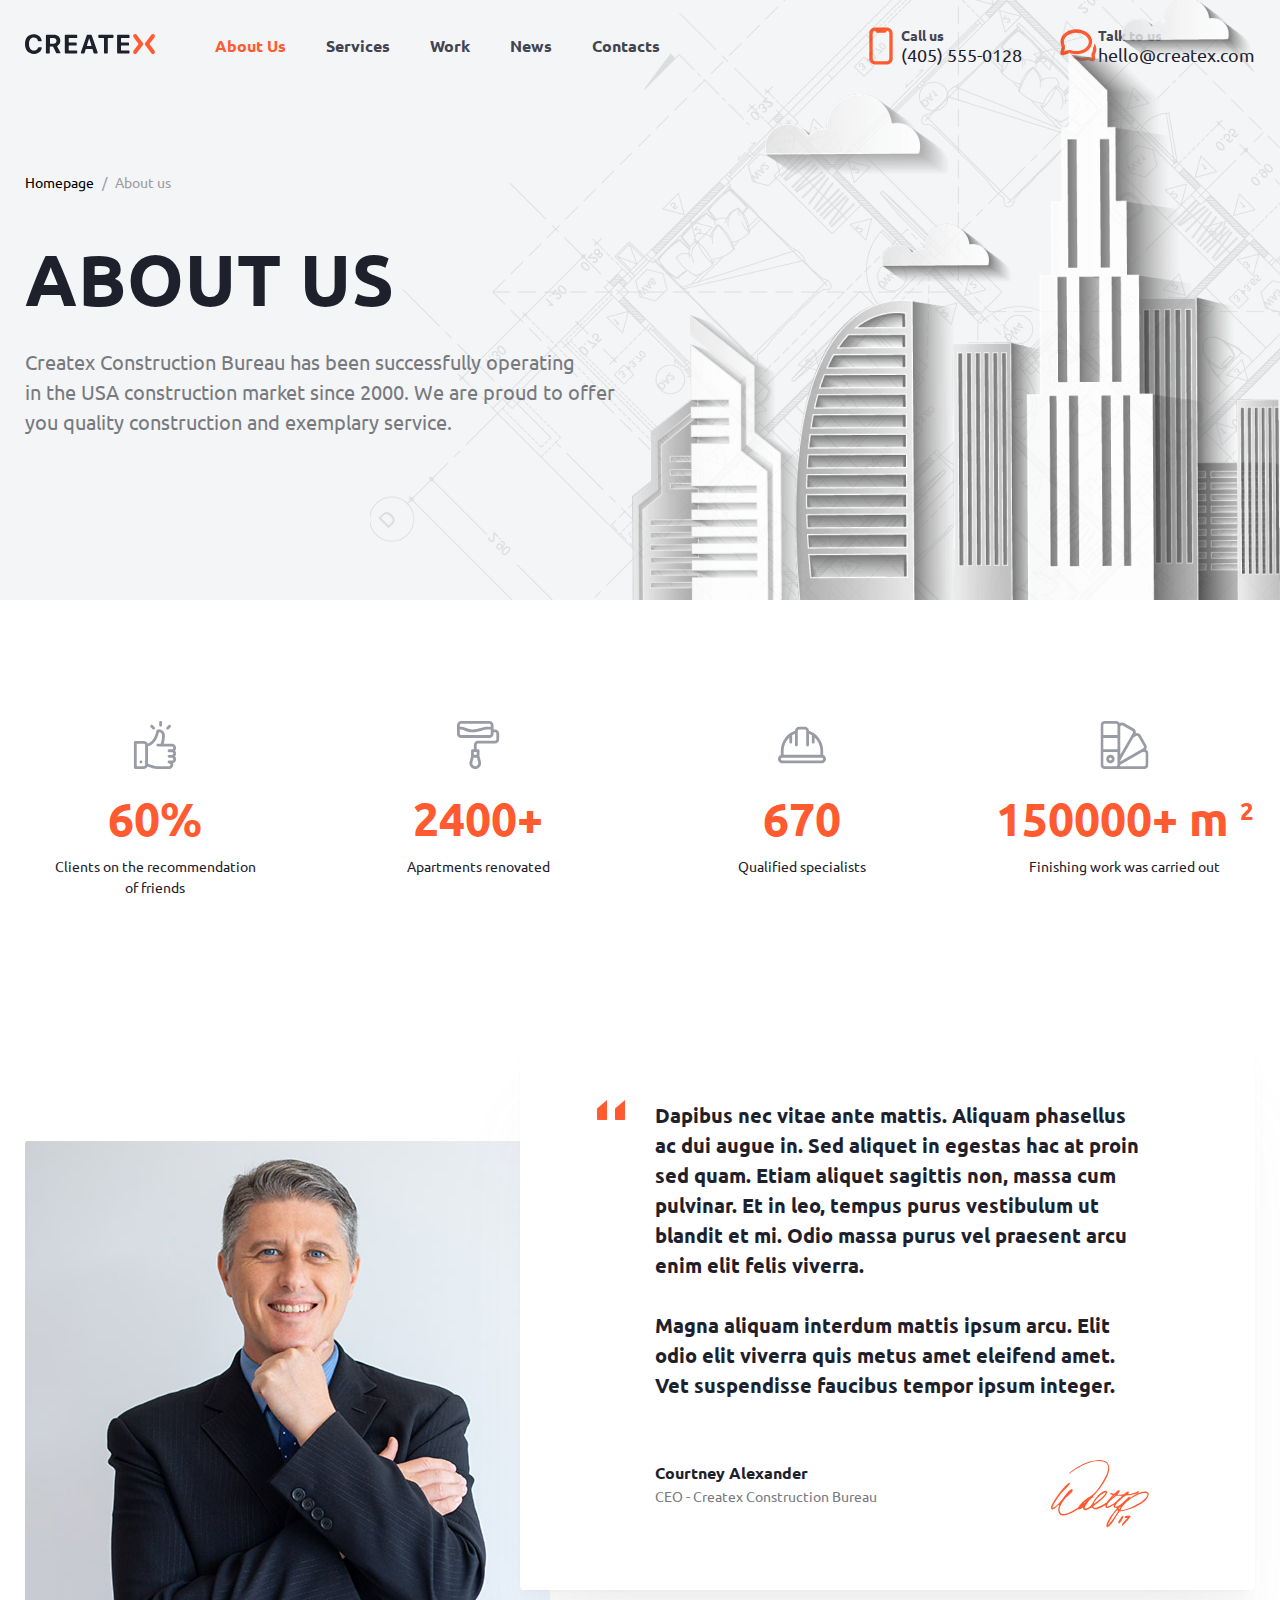
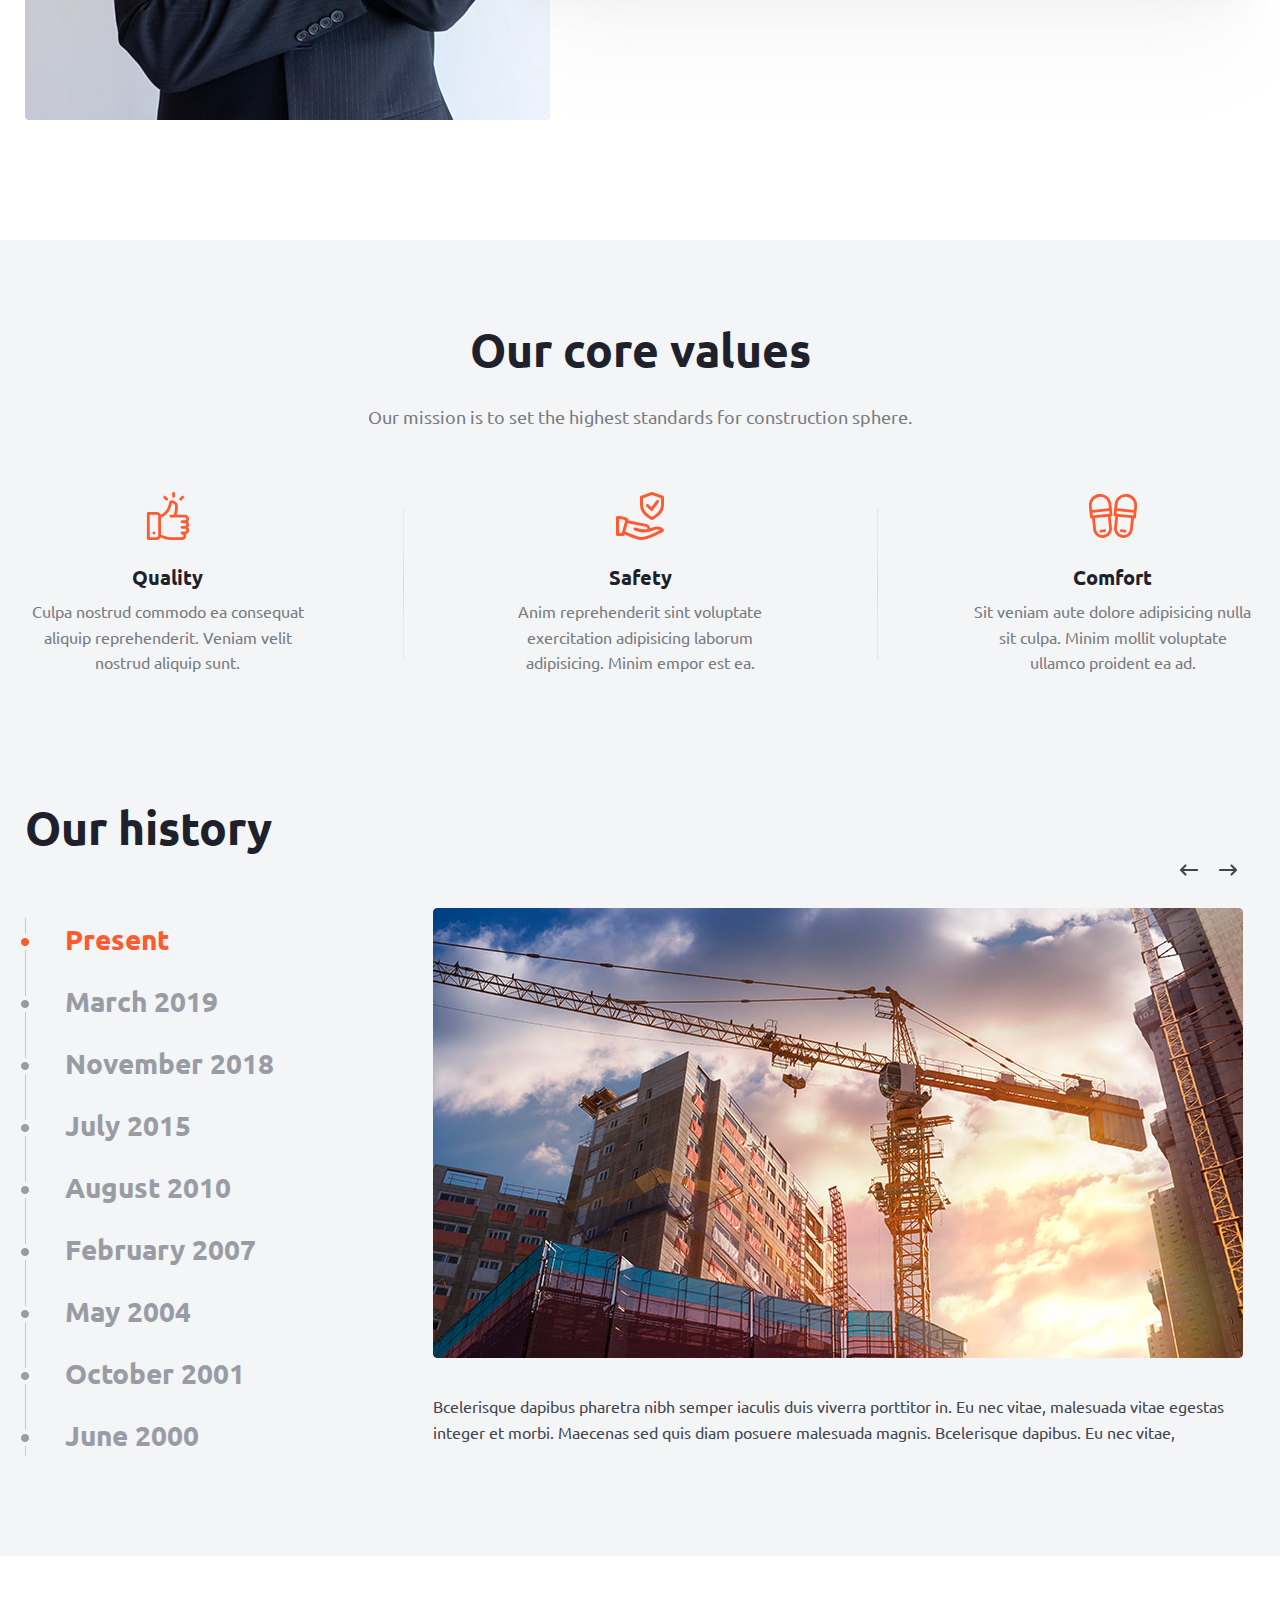
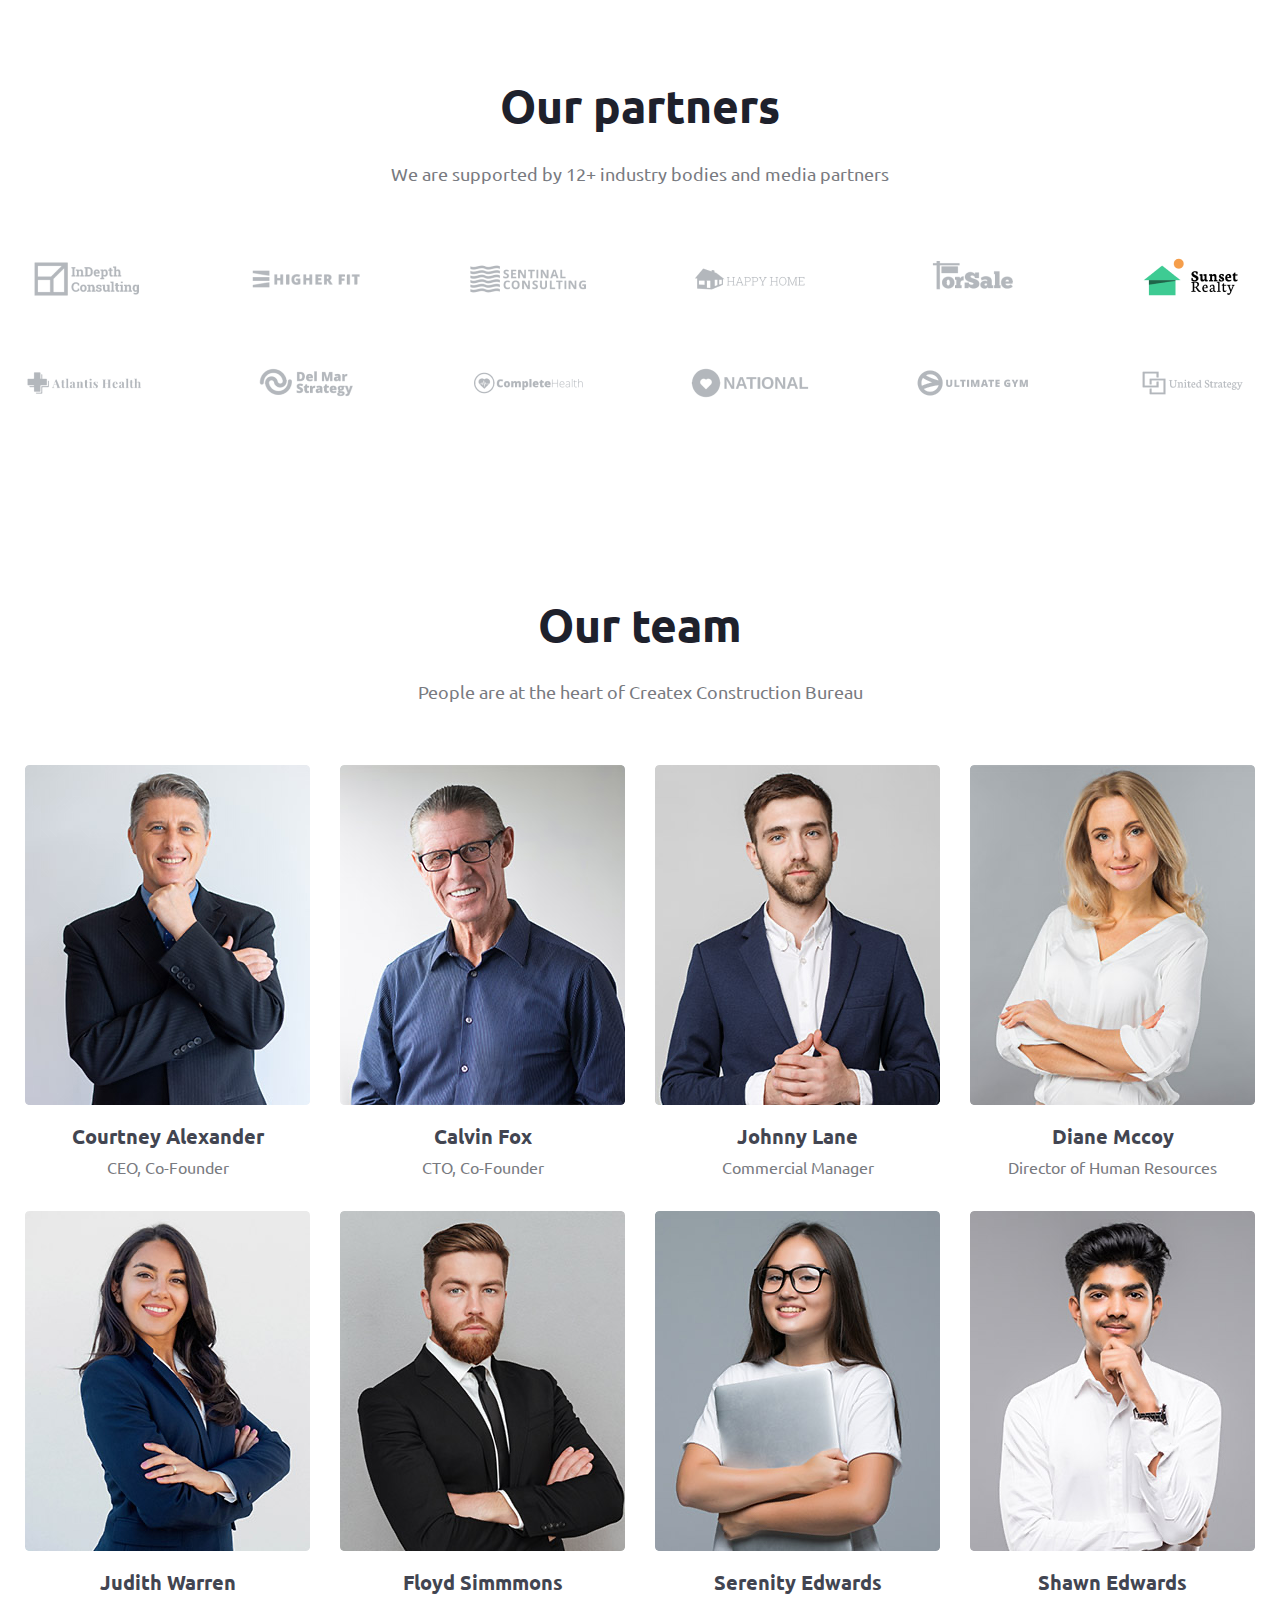
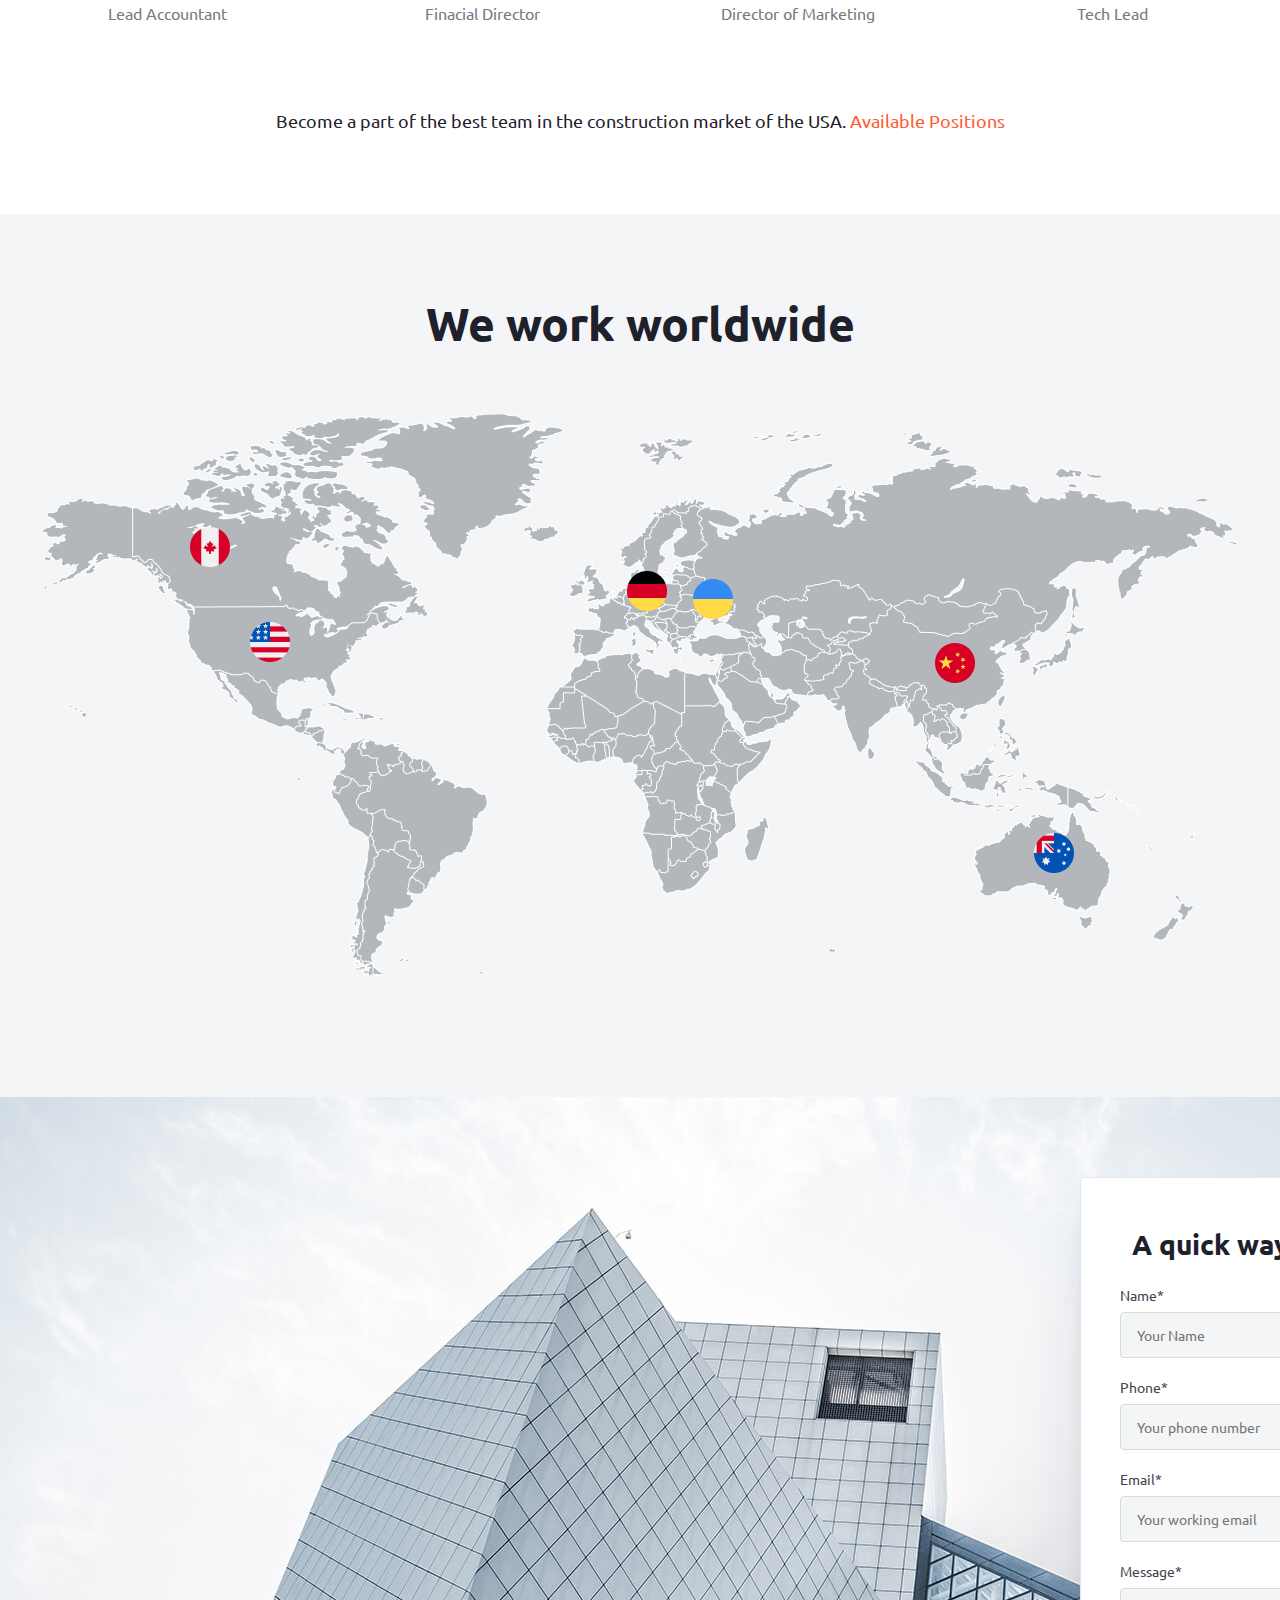
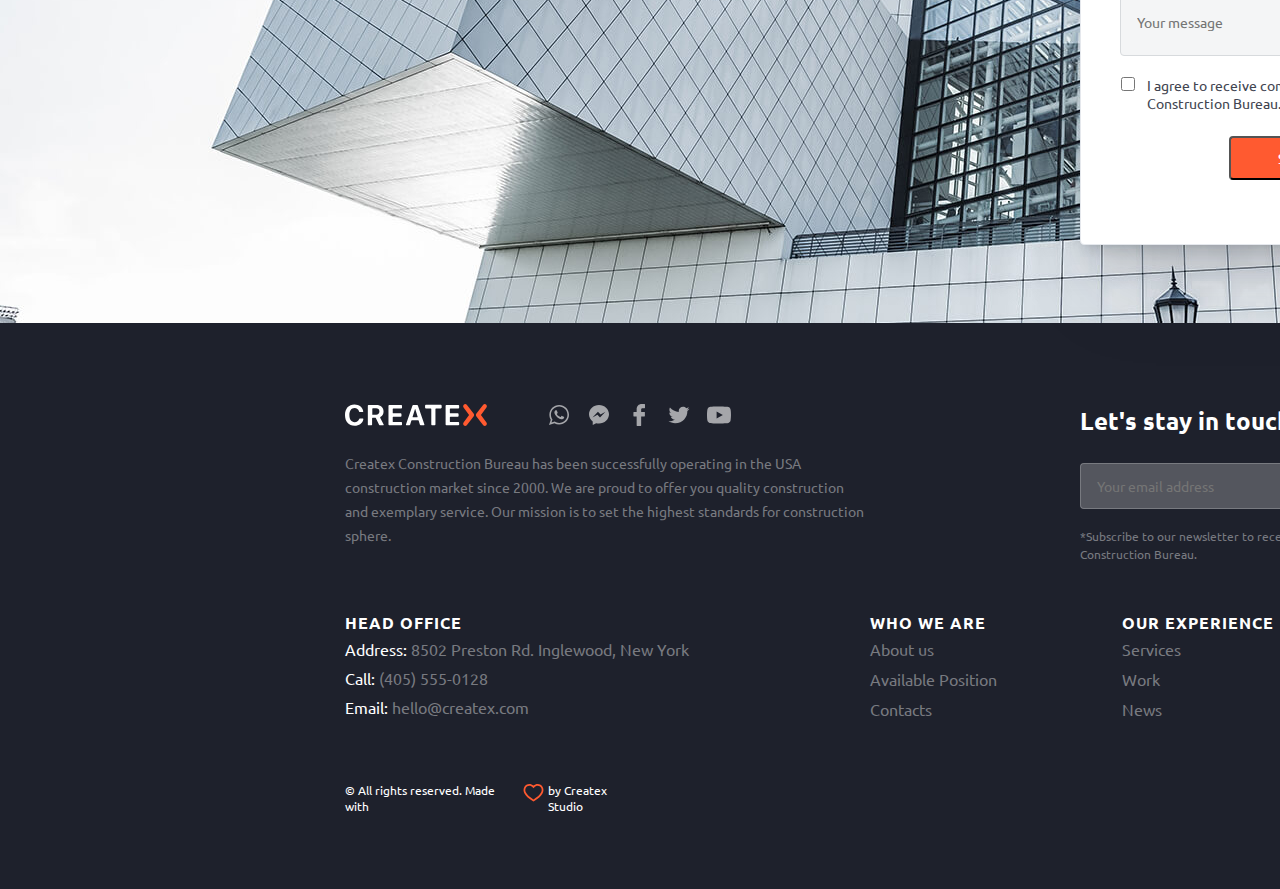
==== commit 2513c1a1: "fixed" ====
--- a/AbousUs.html
+++ b/AbousUs.html
@@ -17,7 +17,7 @@
     <div class="header-backgroup2"></div>
     <nav class="navigation container">
       <div class="navigation_leftside">
-        <a href="./home.html"><img src="./img/homelogo.svg" alt=""></a>
+        <a href="./index.html"><img src="./img/homelogo.svg" alt=""></a>
         <div class="navigationbar">
           <a href="./AbousUs.html" class="currentpage">About Us</a>
           <a href="./Services.html">Services</a>
@@ -47,7 +47,7 @@
 
     <main class="services_main_div">
       <div class="services_header container">
-        <a href="./home.html" class="homepage">Homepage</a>
+        <a href="./index.html" class="homepage">Homepage</a>
         <p class="header_refs">/</p>
         <a href="./AbousUs.html" class="header_refs">About us</a>
       </div>
--- a/styles/home.css
+++ b/styles/home.css
@@ -105,7 +105,7 @@
 }
 
 .home_main_top{
-  background-image: url(/CreatexConstruction/img/bg_image_home.jpg);
+  background-image: url('../img/bg_image_home.jpg');
   width: 1920px;
   height: 988px;
 }
@@ -168,6 +168,10 @@
   transition-delay: 0.3s;
 }
 
+.home_main_top{
+  position: relative;
+}
+
 .home_main_top .inner_part {
   width: 600px;
   height: 600px;
@@ -276,7 +280,7 @@
 }
 
 .img{
-  background-image: url(/CreatexConstruction/img/videoimage.png);
+  background-image: url('../img/videoimage.png');
   width: 1230px;
   height: 500px;
   position: relative;
@@ -501,28 +505,28 @@
 }
 
 .first_img{
-  background: url(/CreatexConstruction/img/ourservicelogo1.svg);
+  background: url('../img/ourservicelogo1.svg');
   width: 52px;
   height: 52px;
   background-repeat: no-repeat;
 }
 
 .second_img{
-  background: url(/CreatexConstruction/img/ourservicelogo2.svg);
+  background: url('../img/ourservicelogo2.svg');
   width: 52px;
   height: 52px;
   background-repeat: no-repeat;
 }
 
 .third_img{
-  background: url(/CreatexConstruction/img/ourservicelogo3.png);
+  background: url('../img/ourservicelogo3.png');
   width: 52px;
   height: 52px;
   background-repeat: no-repeat;
 }
 
 .forth_img{
-  background: url(/CreatexConstruction/img/ourservicelogo3.png);
+  background: url('../img/ourservicelogo4.svg');
   width: 52px;
   height: 52px;
   background-repeat: no-repeat;
@@ -537,11 +541,11 @@
 }
 
 .home_5th_cardsdiv .third_card:hover{
-  background-image: url('/CreatexConstruction/img/ourserviceimage3hover.jpg');
+  background-image: url('../img/ourserviceimage3hover.jpg');
 }
 
 .third_card:hover a{
-  background: url(/CreatexConstruction/img/ourservicelogo3hover.png);
+  background: url('../img/ourservicelogo3hover.png');
 }
 
 .section_5th_btn_div{
@@ -864,6 +868,7 @@
   flex-direction: row;
   gap: 30px;
   margin-bottom: 80px;
+  box-sizing: border-box;
 }
 
 .home_8th_news_leftside{
@@ -974,7 +979,7 @@
 }
 
 .footer{
-  background-image: url('/CreatexConstruction/img/footer.jpg');
+  background-image: url('../img/footer.jpg');
   width: 1920px;
   height: 826px;
   position: relative;
@@ -1315,7 +1320,14 @@
   align-items: center;
 }
 
-
 html{
   scroll-behavior: smooth;
+}
+
+.companyColor{
+  color: #FF5A30;
+}
+
+.companyBgrColor{
+  background-image: url('../img/ourserviceimage3hover.jpg');
 }--- a/styles/services.css
+++ b/styles/services.css
@@ -9,7 +9,7 @@
 
 .header-backgroup{
   position: absolute;
-  background-image: url('/CreatexConstruction/img/services/background_image.png');
+  background-image: url('../img/services/background_image.png');
   height: 600px;
   width: 910px;
   right: 0px;
@@ -249,7 +249,7 @@
 }
 
 .circle1{
-  background-image: url('/CreatexConstruction/img/services/circle-1.png');
+  background-image: url('../img/services/circle-1.png');
   background-repeat: no-repeat;
   position: absolute;
   width: 84px;
@@ -260,7 +260,7 @@
 }
 
 .circle2{
-  background-image: url('/CreatexConstruction/img/services/circle-1.png');
+  background-image: url('../img/services/circle-1.png');
   background-repeat: no-repeat;
   position: absolute;
   width: 105px;
@@ -391,7 +391,7 @@
 }
 
 .services_interior_design_section4{
-  background-image: url('/CreatexConstruction/img/services/section4_background.png');
+  background-image: url('../img/services/section4_background.png');
   width: 1920px;
 }
 
--- a/styles/aboutut.css
+++ b/styles/aboutut.css
@@ -4,7 +4,7 @@
 
 .header-backgroup2{
   position: absolute;
-  background-image: url('/CreatexConstruction/img/aboutus/backgroundimg.png');
+  background-image: url('../img/aboutus/backgroundimg.png');
   background-repeat: no-repeat;
   height: 600px;
   width: 910px;
@@ -106,7 +106,7 @@
 
 
 .text_div::before{
-  content: url('/CreatexConstruction/img/aboutus/braces.svg');
+  content: url('../img/aboutus/braces.svg');
   margin-right: 30px;
 }
 
@@ -167,7 +167,7 @@
 }
 
 .history_points label::before{
-  content: url('/CreatexConstruction/img/aboutus/ellipse.png');
+  content: url('../img/aboutus/ellipse.png');
   padding-right: 32px;
   margin-left: -29px;
   height: 42px;
@@ -218,7 +218,7 @@
 #num7:checked ~ .history_line_div .history_points .num7::before,
 #num8:checked ~ .history_line_div .history_points .num8::before,
 #num9:checked ~ .history_line_div .history_points .num9::before{
-  content: url('/CreatexConstruction/img/aboutus/ellipseorange.png');
+  content: url('../img/aboutus/ellipseorange.png');
 }
 
 .history_section input{
@@ -326,39 +326,39 @@
 }
 
 #num1:checked ~ .history_line_content_div .history_line_content_image{
-  background-image: url('/CreatexConstruction/img/aboutus/history_img1.jpg');
+  background-image: url('../img/aboutus/history_img1.jpg');
 }
 
 #num2:checked ~ .history_line_content_div .history_line_content_image{
-  background-image: url('/CreatexConstruction/img/work/moderncottageimg1.jpg');
+  background-image: url('../img/work/moderncottageimg1.jpg');
 }
 
 #num3:checked ~ .history_line_content_div .history_line_content_image{
-  background-image: url('/CreatexConstruction/img/work/moderncottageimg2.svg');
+  background-image: url('../img/work/moderncottageimg2.svg');
 }
 
 #num4:checked ~ .history_line_content_div .history_line_content_image{
-  background-image: url('/CreatexConstruction/img/work/section3_image.jpg');
+  background-image: url('../img/work/section3_image.jpg');
 }
 
 #num5:checked ~ .history_line_content_div .history_line_content_image{
-  background-image: url('/CreatexConstruction/img/ourserviceimage3hover.jpg');
+  background-image: url('../img/ourserviceimage3hover.jpg');
 }
 
 #num6:checked ~ .history_line_content_div .history_line_content_image{
-  background-image: url('/CreatexConstruction/img/services/section3card1.jpg');
+  background-image: url('../img/services/section3card1.jpg');
 }
 
 #num7:checked ~ .history_line_content_div .history_line_content_image{
-  background-image: url('/CreatexConstruction/img/services/section3card2.jpg');
+  background-image: url('../img/services/section3card2.jpg');
 }
 
 #num8:checked ~ .history_line_content_div .history_line_content_image{
-  background-image: url('/CreatexConstruction/img/services/section3card3.jpg');
+  background-image: url('../img/services/section3card3.jpg');
 }
 
 #num9:checked ~ .history_line_content_div .history_line_content_image{
-  background-image: url('/CreatexConstruction/img/services/services-interiordesign.jpg');
+  background-image: url('../img/services/services-interiordesign.jpg');
 }
 
 .services_interior_design_bottom_logos{
@@ -515,7 +515,7 @@
 }
 
 .map{
-  background-image: url('/CreatexConstruction/img/aboutus/map.png');
+  background-image: url('../img/aboutus/map.png');
   width: 1230px;
   height: 563px;
   background-repeat: no-repeat;
